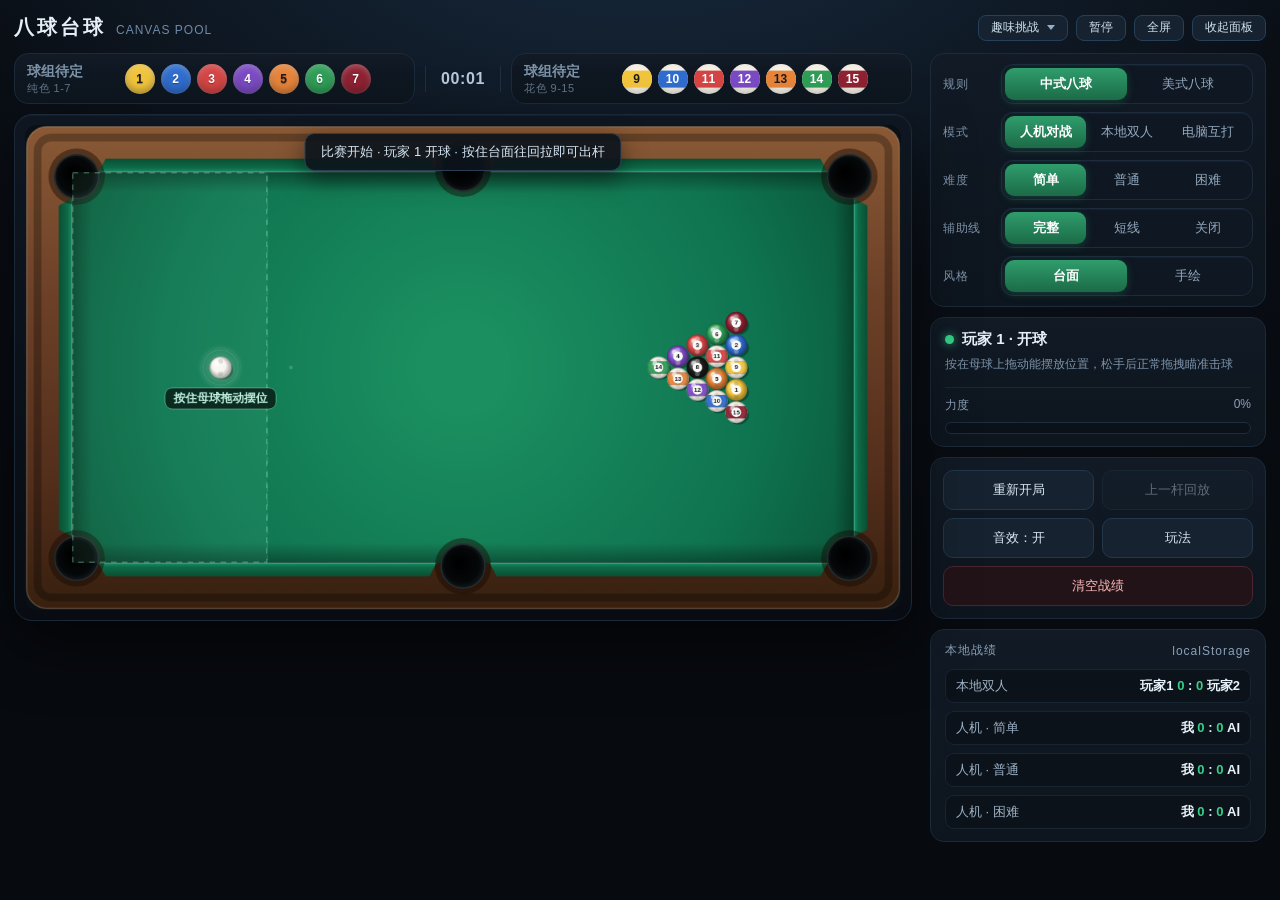
==== index.html @ e9727a04 "feat(pick): 两张选单的「先不打」收进右上角 × - 清台选档、关卡选关底部那条整行「先不打」删掉，改成卡片右上角一枚 ×（26px 圆形，   跟两张结算卡的 × 同一套做法，横屏压到 2" ====
<!DOCTYPE html>
<html lang="zh-CN">
<head>
<meta charset="UTF-8">
<meta name="viewport" content="width=device-width, initial-scale=1.0, maximum-scale=1.0, user-scalable=no, viewport-fit=cover">
<meta name="theme-color" content="#0b1119">
<title>八球台球 · Canvas 台球</title>
<link rel="stylesheet" href="css/base.css">
<link rel="stylesheet" href="css/layout.css">
<link rel="stylesheet" href="css/rack.css">
<link rel="stylesheet" href="css/panel.css">
<link rel="stylesheet" href="css/overlay.css">
<link rel="stylesheet" href="css/responsive.css">
<link rel="stylesheet" href="css/jump.css">
<link rel="stylesheet" href="css/dodge.css">
<link rel="stylesheet" href="css/speed.css">
<link rel="stylesheet" href="css/level.css">
<link rel="stylesheet" href="css/sketch.css">
</head>
<body>
<div class="app">

  <header>
    <div class="brand">
      <h1>八球台球</h1>
      <span class="tag">CANVAS POOL</span>
    </div>
    <!-- 本局计时挪到了台面上方的球组条中间（跟台面同宽，才不会因为右侧面板开合而错位） -->
    <div class="head-actions">
      <!-- 趣味挑战：跳球 / 躲球两个小玩法收进一个下拉，页头只留这一颗按钮 -->
      <div class="chal" id="chal">
        <button type="button" class="panel-mini chal-btn" id="btnChal"
                aria-haspopup="true" aria-expanded="false" aria-controls="chalDrop">
          趣味挑战<span class="chal-caret" aria-hidden="true"></span>
        </button>
        <div class="chal-drop" id="chalDrop" role="menu" hidden>
          <button type="button" role="menuitem" class="chal-item" id="btnJump">跳球挑战<i>跳过挡球 · 三关</i></button>
          <button type="button" role="menuitem" class="chal-item" id="btnDodge">躲球挑战<i>40 秒一局 · 记最佳</i></button>
          <!-- 限时清台走主局同一张台面，入口跟跳球 / 躲球收在同一张单子里 -->
          <button type="button" role="menuitem" class="chal-item speed-item" id="btnSpeed"><span id="speedLabel">限时清台</span><i id="speedBest">4 分钟清 15 颗 · 犯规罚 10 秒</i></button>
          <!-- 关卡挑战：八道摆球题，同样走主局台面，先弹一张选关单子 -->
          <button type="button" role="menuitem" class="chal-item level-item" id="btnLevel"><span id="levelLabel">关卡挑战</span><i id="levelSub2">8 关摆球题 · 已过 0 关</i></button>
        </div>
      </div>
      <!-- 暂停：计时停住、电脑也不出杆。清台 / 关卡里这块位置改行「结束」（红色，两段确认），
           跳球 / 躲球里不给停，按钮会灰掉 -->
      <button type="button" class="panel-mini" id="btnPause" aria-pressed="false" aria-label="暂停这一局">暂停</button>
      <!-- 桌面端：浏览器全屏，可用高度变大后台面也跟着变大（手机横屏另有细带上的全屏按钮） -->
      <button type="button" class="panel-mini" id="btnFullTop">全屏</button>
      <!-- 桌面端：收起/展开右侧面板，把宽度让给台面（手机端不显示） -->
      <button type="button" class="panel-mini" id="btnPanelTop" aria-label="收起或展开右侧面板">收起面板</button>
    </div>
  </header>

  <div class="main">
    <div class="stage">
      <div class="table-col">
        <!-- 台面上方：球组分类与球号，定组后标记归属 -->
        <div class="rack-strip">
          <div class="group-panel" id="panelSolid">
            <div class="gp-head">
              <span class="gp-owner" id="ownerSolid">球组待定</span>
              <span class="gp-tag" id="gpTagSolid">纯色 1-7</span>
            </div>
            <div class="chips" id="chipsSolid"></div>
          </div>
          <!-- 本局计时：夹在两组球号中间，正好落在台面正中心线上（右侧面板开合都不会让它偏） -->
          <div class="rack-clock" id="headClock" aria-label="本局用时">00:00</div>
          <div class="group-panel" id="panelStripe">
            <div class="gp-head">
              <span class="gp-owner" id="ownerStripe">球组待定</span>
              <span class="gp-tag" id="gpTagStripe">花色 9-15</span>
            </div>
            <div class="chips" id="chipsStripe"></div>
          </div>
          <!-- 手机横屏全屏打球时：全屏 + 面板两个小按钮（全屏按钮在支持的浏览器里才出现） -->
          <button type="button" class="panel-toggle full-toggle" id="btnFull" hidden>全屏</button>
          <button type="button" class="panel-toggle" id="btnPanel" aria-label="打开设置面板">面板</button>
        </div>

        <!-- 手机竖屏第一次进来时的轻提示：横屏 / 全屏打得更顺手，点「知道了」之后不再打扰 -->
        <div class="rotate-tip" id="rotateTip" hidden>
          <div class="rt-text">
            <span class="rt-title">横屏 + 全屏，打起来更顺手</span>
            <span class="rt-desc">把手机横过来，台面能铺满屏幕，瞄准和看袋口都清楚</span>
          </div>
          <button type="button" class="rt-btn" id="rotateTipOk">知道了</button>
        </div>

        <div class="canvas-wrap">
          <canvas id="table"></canvas>
          <div id="toast"></div>
          <!-- 限时清台：先选一档（3 / 6 / 10 / 15 颗，1～4 分钟），跟关卡选关单子同一张骨架 -->
          <div class="level-pick" id="speedPick" hidden>
            <div class="level-pick-card">
              <button type="button" class="pick-x" id="speedPickClose" aria-label="不打了，回到台面" title="不打了，回到台面">×</button>
              <div class="level-kicker">限时清台</div>
              <h3>选一档</h3>
              <p class="level-pick-sub" id="speedPickSub">台面摆 15 颗，打进本档那么多颗就结算 · 犯规罚 10 秒</p>
              <div class="speed-tier-grid" id="speedTierGrid"></div>
            </div>
          </div>

          <!-- 暂停遮罩：球停着的时候才出现，盖住台面但留个「继续」 -->
          <div class="pause-cover" id="pauseCover" hidden>
            <div class="pause-card">
              <div class="pause-title">已暂停</div>
              <p class="pause-sub" id="pauseSub">计时停住了 · 按空格或点这里接着打</p>
              <button type="button" class="pause-go" id="pauseCoverGo">继续</button>
            </div>
          </div>

          <!-- 限时清台的结算卡：复用躲球那张卡的做法（HTML 而不是画在 canvas 上） -->
          <div class="speed-result" id="speedResult" hidden>
            <div class="speed-result-card">
              <button type="button" class="speed-x" id="speedQuit" aria-label="退出清台" title="退出清台">×</button>
              <div class="speed-kicker" id="speedKicker">限时清台 · 15 颗 / 4 分钟</div>
              <span class="speed-badge" id="speedBadge" hidden>新纪录</span>
              <div class="speed-score" id="speedScore">清台成功 2:41.0</div>
              <p class="speed-sub" id="speedResultSub">15 颗全清 · 罚时 10 秒</p>
              <!-- 左「再来一次」＝留在这档，右「换一档」＝换长度，退出收进卡片右上角的 ×；
                   谁是主按钮看结果：成功强调「换一档」，失败强调「再来一次」（js/speed.js 的 finish() 里换） -->
              <div class="speed-btns">
                <button type="button" class="btn primary" id="speedAgain">再来一次</button>
                <button type="button" class="btn" id="speedTierBtn">换一档</button>
              </div>
            </div>
          </div>

          <!-- 关卡挑战：选关单子（八个小方块，过了的写最少杆数） -->
          <div class="level-pick" id="levelPick" hidden>
            <div class="level-pick-card">
              <button type="button" class="pick-x" id="levelClose" aria-label="不打了，回到台面" title="不打了，回到台面">×</button>
              <div class="level-kicker">关卡挑战</div>
              <h3>挑一关打</h3>
              <p class="level-pick-sub" id="levelPickSub">8 关摆球题 · 已过 0 关</p>
              <div class="level-grid" id="levelGrid"></div>
            </div>
          </div>

          <!-- 关卡挑战：过关 / 没过的结算卡 -->
          <div class="level-result" id="levelResult" hidden>
            <div class="level-result-card">
              <button type="button" class="level-x" id="levelQuit" aria-label="退出关卡" title="退出关卡">×</button>
              <div class="level-kicker" id="levelKicker">第 1 关 · 直线</div>
              <span class="level-badge" id="levelBadge" hidden>新纪录</span>
              <div class="level-title" id="levelTitle">过关</div>
              <div class="level-score" id="levelScore">1 杆</div>
              <p class="level-sub" id="levelSub">最佳 1 杆 · 已过 1 / 8 关</p>
              <p class="level-end-note" id="levelEndNote" hidden></p>
              <!-- 左「再打一次」＝留在这关，右「下一关 / 换一关」＝往前走；过关时「换一关」降成第二行的小字，退出收进右上角的 × -->
              <div class="level-acts">
                <button type="button" class="btn primary" id="levelAgain">再打一次</button>
                <button type="button" class="btn primary" id="levelNext">下一关</button>
                <button type="button" class="btn" id="levelRePick">换一关</button>
              </div>
            </div>
          </div>
        </div>
      </div>
    </div>

    <aside class="panel">
      <!-- 对局设置：规则 / 模式 / 难度，放在最上面；切换后即时开局 -->
      <div class="card setup-card">
        <!-- 规则：中式八球（默认）/ 美式八球 -->
        <div class="seg-row speed-lock level-lock">
          <span class="seg-label">规则</span>
          <div class="seg" id="ruleSeg">
            <button type="button" class="active" data-rule="cn">中式八球</button>
            <button type="button" data-rule="us">美式八球</button>
          </div>
        </div>
        <div class="seg-row speed-lock level-lock">
          <span class="seg-label">模式</span>
          <div class="seg" id="modeSeg">
            <button type="button" class="active" data-mode="ai">人机对战</button>
            <button type="button" data-mode="pvp">本地双人</button>
            <button type="button" data-mode="auto">电脑互打</button>
          </div>
        </div>
        <!-- 电脑 1（只在电脑互打时出现） -->
        <div class="seg-row speed-lock level-lock" id="level0Row" hidden>
          <span class="seg-label">电脑 1</span>
          <div class="seg" id="levelSeg0">
            <button type="button" data-level0="easy">简单</button>
            <button type="button" class="active" data-level0="normal">普通</button>
            <button type="button" data-level0="hard">困难</button>
          </div>
        </div>
        <!-- 难度：人机对战里指电脑；电脑互打里指电脑 2 -->
        <div class="seg-row speed-lock level-lock" id="levelRow">
          <span class="seg-label" id="levelLabel">难度</span>
          <div class="seg" id="levelSeg">
            <button type="button" class="active" data-level="easy">简单</button>
            <button type="button" data-level="normal">普通</button>
            <button type="button" data-level="hard">困难</button>
          </div>
        </div>
        <!-- 辅助线：完整 / 短线 / 关闭 -->
        <div class="seg-row">
          <span class="seg-label">辅助线</span>
          <div class="seg" id="aimSeg">
            <button type="button" class="active" data-aim="full">完整</button>
            <button type="button" data-aim="short">短线</button>
            <button type="button" data-aim="off">关闭</button>
          </div>
        </div>
        <!-- 风格：台面（原版深色）/ 手绘纸面。只换画法与配色，切换不重开局 -->
        <div class="seg-row">
          <span class="seg-label">风格</span>
          <div class="seg" id="styleSeg">
            <button type="button" class="active" data-style="classic">台面</button>
            <button type="button" data-style="sketch">手绘</button>
          </div>
        </div>
        <!-- 电脑互打：暂停 / 继续观战，由页头和状态条那枚「暂停」统一管，这里不再单独放一颗 -->
      </div>

      <!-- 状态 + 力度：合成一张卡，信息从上到下一条线读完 -->
      <div class="card status-card">
        <div class="status-line">
          <span class="dot" id="turnDot"></span>
          <span id="statusText">玩家 1 击球</span>
          <!-- 只在手机横屏出现（球组条那行宽度太紧，计时改挂在状态条右端）；桌面端这行隐藏，计时在球组条中间 -->
          <span class="bar-clock" id="barClock">00:00</span>
          <!-- 窄屏的暂停：桌面端页头已经有那枚，这里只在 ≤940px 露出来；清台 / 关卡里同样变「结束」 -->
          <button type="button" class="pause-mini" id="btnPauseM" aria-pressed="false" aria-label="暂停这一局">暂停</button>
        </div>
        <div class="sub" id="statusSub">向母球反方向拖动瞄准，松手击球</div>
        <div class="power-block">
          <div class="power-head"><span>力度</span><span id="powerVal">0%</span></div>
          <div class="power-track"><div class="power-fill" id="powerFill"></div></div>
        </div>
      </div>

      <div class="card btn-card">
        <button type="button" class="btn" id="btnRestart">重新开局</button>
        <button type="button" class="btn" id="btnReplay" disabled>上一杆回放</button>
        <button type="button" class="btn" id="btnSound">音效：开</button>
        <button type="button" class="btn" id="btnHelp">玩法</button>
        <!-- 手机 / 窄屏页头收起了「趣味挑战」，四个玩法入口改在这里出现（桌面端整组隐藏，走页头下拉） -->
        <button type="button" class="btn only-narrow" id="btnJump2">跳球挑战</button>
        <button type="button" class="btn only-narrow" id="btnDodge2">躲球挑战</button>
        <button type="button" class="btn only-narrow" id="btnSpeed2">限时清台</button>
        <button type="button" class="btn only-narrow" id="btnLevel2">关卡挑战</button>
        <button type="button" class="btn danger wide" id="btnClear">清空战绩</button>
      </div>

      <div class="card">
        <div class="rec-head"><span>本地战绩</span><span id="recHint">localStorage</span></div>
        <div class="rec-list" id="recordsBody"></div>
      </div>
    </aside>
  </div>

  <!-- 抽屉遮罩：只在手机横屏、面板弹出时显示，点一下收起 -->
  <div class="panel-scrim" id="panelScrim"></div>
</div>

<div class="modal" id="modal">
  <div class="modal-box">
    <h2 id="modalTitle"></h2>
    <p id="modalText"></p>
    <div class="modal-actions" id="modalActions"></div>
  </div>
</div>

<!-- 玩法卡片：点右侧「玩法」按钮才打开，进页面不自动弹 -->
<div class="modal" id="startModal">
  <div class="modal-box start-box">
    <span class="start-kicker" id="startKicker">人机对战 · 难度 简单</span>
    <h2 id="startTitle">玩法提示</h2>
    <p class="start-sub" id="startSub">玩家 1 开球</p>
    <ul class="start-list">
      <li><b>瞄准</b>在台面任意位置按住，往击球的反方向拖，松手出杆</li>
      <li><b>力度</b>拖得越远力度越大，右侧力度条实时显示百分比</li>
      <li><b>开球</b>按住母球可在开球区内拖动摆位，摆好再瞄准</li>
      <li id="eightTip"><b>黑八</b>清完自己的球组后打黑八，进任意一个袋都算赢</li>
      <li id="ruleTip">规则</li>
    </ul>
    <div class="modal-actions">
      <button type="button" class="btn primary" id="btnStart">知道了</button>
    </div>
  </div>
</div>

<!-- 跳球挑战：覆盖式浮层，独用一块画布，关掉不影响对局 -->
<div class="jump" id="jumpMode">
  <div class="jump-box">
    <div class="jump-head">
      <div class="jump-title">跳球挑战<span class="jump-sub" id="jumpSub">第 1 关 · 跳过挡球碰到目标球</span></div>
      <div class="jump-levels" id="jumpLevels">
        <button type="button" data-lv="0" class="active">1</button>
        <button type="button" data-lv="1">2</button>
        <button type="button" data-lv="2">3</button>
      </div>
      <button type="button" class="jump-hint off" id="jumpHint"><i class="hint-dot"></i><span id="jumpHintText">瞄准圈 关</span></button>
      <button type="button" class="jump-close" id="jumpClose">关闭</button>
    </div>
    <div class="jump-stage"><canvas id="jumpCanvas"></canvas></div>
    <div class="jump-foot">
      <div class="jump-msg" id="jumpMsg">按住台面往回拉（跟击球方向相反），松手起跳</div>
      <div class="jump-actions">
        <span class="jump-count" id="jumpCount">本关第 1 杆</span>
        <button type="button" class="btn" id="jumpRetry">重试</button>
        <button type="button" class="btn primary" id="jumpNext" hidden>下一关</button>
      </div>
    </div>
  </div>
</div>

<!-- 躲球挑战：40 秒一局的小玩法，跟跳球挑战共用同一套浮层骨架（样式也跟着手绘皮肤走） -->
<div class="jump dodge" id="dodgeMode">
  <div class="jump-box">
    <div class="jump-head">
      <div class="jump-title">躲球挑战<span class="jump-sub" id="dodgeSub">拖动白球躲开飞来的球 · 撑满 40 秒</span></div>
      <div class="dodge-lives" id="dodgeLives" aria-label="剩余 3 条命">
        <i class="dodge-life"></i><i class="dodge-life"></i><i class="dodge-life"></i>
      </div>
      <div class="dodge-hud">
        <span class="dodge-time" id="dodgeTime">0.0 秒</span>
        <span class="dodge-best" id="dodgeBest">最佳 —</span>
      </div>
      <button type="button" class="jump-close" id="dodgeClose">关闭</button>
    </div>
    <div class="jump-stage">
      <canvas id="dodgeCanvas"></canvas>
      <!-- 结算卡：做成 HTML 而不是画在 canvas 上，字更锐、按钮有正常的按下反馈 -->
      <div class="dodge-result" id="dodgeResult" hidden>
        <div class="dodge-result-card">
          <span class="dodge-result-badge" id="dodgeBadge" hidden>新纪录</span>
          <div class="dodge-result-score" id="dodgeScore">撑到 12.3 秒</div>
          <p class="dodge-result-sub" id="dodgeResultSub">三条命用完了 · 最佳 12.3 秒</p>
          <div class="dodge-result-btns">
            <button type="button" class="btn primary" id="dodgeAgain">再来一局</button>
            <button type="button" class="btn" id="dodgeQuit">关闭</button>
          </div>
        </div>
      </div>
    </div>
    <p class="dodge-tip">竖屏台面偏小，横过来更好躲</p>
    <div class="jump-foot">
      <div class="jump-msg" id="dodgeMsg">倒计时结束就开球 · 按住白球拖动，躲开从右边飞来的球</div>
      <div class="jump-actions">
        <button type="button" class="btn" id="dodgeRetry">重来</button>
      </div>
    </div>
  </div>
</div>

<script src="js/config.js"></script>
<script src="js/util.js"></script>
<script src="js/state.js"></script>
<script src="js/balls.js"></script>
<script src="js/canvas.js"></script>
<script src="js/vendor/rough.js"></script>
<script src="js/sketch.js"></script>
<script src="js/render.js"></script>
<script src="js/physics.js"></script>
<script src="js/aim.js"></script>
<script src="js/input.js"></script>
<script src="js/rules.js"></script>
<script src="js/score.js"></script>
<script src="js/ai.js"></script>
<script src="js/sound.js"></script>
<script src="js/replay.js"></script>
<script src="js/hud.js"></script>
<script src="js/pause.js"></script>
<script src="js/speed.js"></script>
<script src="js/level.js"></script>
<script src="js/loop.js"></script>
<script src="js/main.js"></script>
<script src="js/tablebg.js"></script>
<script src="js/jump.js"></script>
<script src="js/dodge.js"></script>
<script src="js/chal-menu.js"></script>
</body>
</html>
---- css/base.css ----
/* ============================================================
 * 页面基础样式
 * ============================================================ */
*{box-sizing:border-box;-webkit-tap-highlight-color:transparent}
html,body{margin:0;padding:0}
body{
  min-height:100vh;
  padding:14px;
  font-family:-apple-system,BlinkMacSystemFont,"PingFang SC","Hiragino Sans GB","Microsoft YaHei",sans-serif;
  color:#e6eff8;
  background:radial-gradient(1200px 800px at 50% -20%,#1a2f46 0%,#0a0f16 60%,#070a0f 100%);
  -webkit-font-smoothing:antialiased;
}
/* 铺满可视宽度：球桌尽量放大，右侧面板贴到窗口右边 */
.app{width:100%;max-width:none;display:flex;flex-direction:column;gap:12px}

/* ---------- 顶部：标题 + 模式切换 ---------- */
header{display:flex;align-items:center;justify-content:space-between;gap:12px;flex-wrap:wrap}
.brand{display:flex;align-items:baseline;gap:10px}
.brand h1{margin:0;font-size:20px;letter-spacing:3px;font-weight:700}
.brand .tag{font-size:12px;color:#6f8aa6;letter-spacing:1px}

.seg{display:flex;padding:3px;border-radius:12px;background:#0f1722;border:1px solid #1d2b3c;box-shadow:inset 0 1px 0 rgba(255,255,255,.03)}
/* hidden 属性要能压过 .seg 的 display:flex（本地双人时隐藏难度按钮） */
.seg[hidden]{display:none}
.seg button{
  appearance:none;border:0;background:transparent;color:#93a9bf;
  font-size:13px;padding:7px 14px;border-radius:9px;cursor:pointer;
  transition:background .18s,color .18s,transform .1s;white-space:nowrap;
}
.seg button:hover{color:#dceaf7}
.seg button:active{transform:scale(.97)}
.seg button.active{background:linear-gradient(180deg,#2f9d6c,#1b6b47);color:#fff;font-weight:600;box-shadow:0 2px 8px rgba(31,140,95,.35)}
---- css/layout.css ----
/* ---------- 主区域 ---------- */
.main{display:flex;gap:18px;align-items:flex-start}
/* 舞台占满剩余宽度，桌子在其中水平居中 */
.stage{flex:1 1 auto;min-width:0}

/* 桌子列：上方球号条 + 下方画布，整体一起受宽度/高度约束 */
.table-col{width:100%;max-width:100%;margin:0 auto;display:flex;flex-direction:column;gap:10px}

/* 画布容器：固定 1120:620 比例，等比缩放不拉伸 */
.canvas-wrap{
  position:relative;
  width:100%;
  max-width:100%;
  padding:10px;
  border-radius:18px;
  background:linear-gradient(180deg,#0e1621,#080c12);
  border:1px solid #1b2837;
  box-shadow:0 24px 60px rgba(0,0,0,.55),inset 0 1px 0 rgba(255,255,255,.04);
}
/* 宽屏：整体宽度同时受可用宽度和窗口高度约束（1.8065 = 1120/620）。
   dvh 拿到的是真实可视高度，浏览器全屏后它会自动变大，台面跟着长大 */
@media (min-width:941px){
  .table-col{width:min(100%, calc((100vh - 190px) * 1.8065))}
  .table-col{width:min(100%, calc((100dvh - 190px) * 1.8065))}
  /* 桌面端（并排布局）：面板收起时把宽度全给台面 */
  body.panel-off .panel{display:none}
}
/* 关键：width 100% + height auto，画布按自身位图比例缩放，永不拉伸 */
canvas{
  display:block;width:100%;height:auto;
  border-radius:12px;
  touch-action:none;cursor:crosshair;
  background:#0a0f14;
}

/* 页头右侧的小按钮（全屏 / 收起面板）排一行 */
.head-actions{display:flex;gap:8px;flex:0 0 auto}
---- css/rack.css ----
/* ---------- 台面上方：球组分类与球号 ---------- */
.rack-strip{display:flex;gap:10px}
/* 本局计时：夹在两组球号中间，行内垂直居中；两侧各一条淡竖线，说明它是单独一块而不是“第三组球号”
   固定不伸缩（flex:0 0 76px），所以它一直站在球组条的正中，两侧球组对称让位 */
.rack-clock{
  flex:0 0 76px;align-self:stretch;position:relative;
  display:flex;align-items:center;justify-content:center;
  font-size:16px;font-weight:600;letter-spacing:.6px;
  font-variant-numeric:tabular-nums;
  color:#b7c9da;
}
.rack-clock::before,.rack-clock::after{
  content:'';position:absolute;top:50%;transform:translateY(-50%);
  width:1px;height:26px;background:rgba(120,150,180,.16);
}
.rack-clock::before{left:0}
.rack-clock::after{right:0}
/* 观战暂停时停表，数字转橙（跟观战按钮同一个色） */
.rack-clock[data-paused="1"]{color:#f0a85e}
/* 手机横屏专用的小表（挂在底部状态条右端），其它布局一律不显示 */
.bar-clock{display:none;font-variant-numeric:tabular-nums;font-weight:600;letter-spacing:.5px}
.bar-clock[data-paused="1"]{color:#f0a85e}
.group-panel{
  flex:1 1 0;min-width:0;display:flex;align-items:center;gap:10px;
  padding:8px 12px;border-radius:14px;
  background:linear-gradient(180deg,#111a25,#0d151e);
  border:1px solid #1c2a3a;
  transition:border-color .2s,box-shadow .2s,background .2s;
}
.gp-head{flex:0 0 auto;display:flex;flex-direction:column;gap:1px;white-space:nowrap}
.gp-owner{font-size:14px;font-weight:600;color:#7d93a9;line-height:1.3}
.gp-tag{font-size:11px;color:#617687;letter-spacing:.5px;line-height:1.3}
.chips{flex:1 1 auto;display:flex;gap:6px;flex-wrap:wrap;justify-content:center}
/* 小球：纯色球为实心，花色球为白底 + 中间色带（与台面渲染一致） */
.chip{
  position:relative;flex:0 0 auto;
  width:30px;height:30px;border-radius:50%;
  display:flex;align-items:center;justify-content:center;overflow:hidden;
  font-weight:800;font-size:12px;line-height:1;
  font-variant-numeric:tabular-nums;color:var(--tc,#fff);
  transition:opacity .25s,filter .25s;
}
.chip.solid{
  background:var(--c,#888);
  text-shadow:0 1px 1px rgba(0,0,0,.35);
  box-shadow:inset 0 -3px 7px rgba(0,0,0,.3),inset 0 2px 6px rgba(255,255,255,.32);
}
.chip.stripe{
  background:#f6f2e7;
  box-shadow:inset 0 -3px 7px rgba(0,0,0,.16);
}
.chip.stripe::before{
  content:'';position:absolute;left:0;right:0;top:50%;height:56%;
  transform:translateY(-50%);background:var(--c,#888);
}
.chip span{position:relative;z-index:1}
/* 已进袋的球：淡出 */
.chip.out{opacity:.22;filter:grayscale(.85)}

/* 定组后按归属着色：玩家 1 绿、玩家 2 蓝 */
.group-panel.owner-0{border-color:rgba(55,208,139,.45)}
.group-panel.owner-0 .gp-owner{color:#37d08b}
.group-panel.owner-1{border-color:rgba(88,166,255,.45)}
.group-panel.owner-1 .gp-owner{color:#58a6ff}

/* 当前击球方：外圈加粗 + 发光，一眼看出轮到谁（用 box-shadow 画粗边，不挤动布局） */
.group-panel.current{
  background:linear-gradient(180deg,#1b2a38,#121c26);
  border-color:#3f5f7d;
  box-shadow:0 0 0 2px rgba(120,160,200,.45),0 0 20px rgba(88,166,255,.22);
}
.group-panel.current .gp-owner{color:#dbe9f7}
/* 归属已知时，粗边和光晕用归属色：绿=玩家 1、蓝=玩家 2 */
.group-panel.current.owner-0{
  border-color:#37d08b;
  box-shadow:0 0 0 2px rgba(55,208,139,.55),0 0 22px rgba(55,208,139,.35);
}
.group-panel.current.owner-0 .gp-owner{color:#5ce3a6}
.group-panel.current.owner-1{
  border-color:#58a6ff;
  box-shadow:0 0 0 2px rgba(88,166,255,.55),0 0 22px rgba(88,166,255,.35);
}
.group-panel.current.owner-1 .gp-owner{color:#8ac6ff}
/* 轮到谁，就在名字前面点一颗同色小圆点 */
.group-panel.current .gp-owner::before{
  content:'';display:inline-block;width:7px;height:7px;border-radius:50%;
  background:currentColor;margin-right:6px;vertical-align:1px;
  box-shadow:0 0 8px currentColor;
}
---- css/panel.css ----
/* ---------- 右侧面板 ---------- */
.panel{width:302px;flex:0 0 302px;display:flex;flex-direction:column;gap:10px}
/* 大屏时右侧面板略宽一些，跟放大的球桌比例更协调 */
@media (min-width:1200px){
  .panel{width:336px;flex:0 0 336px}
}
.card{background:linear-gradient(180deg,#111a25,#0d151e);border:1px solid #1c2a3a;border-radius:14px;padding:12px 14px}

.status-card{display:flex;flex-direction:column;gap:6px}
/* 力度条并进状态卡：一条细分隔线，比单独一张卡省一层面板 */
.power-block{margin-top:8px;padding-top:9px;border-top:1px solid #1a2735}
.status-line{display:flex;align-items:center;gap:8px;font-size:15px;font-weight:600}
.dot{width:9px;height:9px;border-radius:50%;background:#37d08b;box-shadow:0 0 10px rgba(55,208,139,.8);flex:0 0 auto}
.dot.ai{background:#f2a63d;box-shadow:0 0 10px rgba(242,166,61,.8)}
.dot.warn{background:#ef5d5d;box-shadow:0 0 10px rgba(239,93,93,.8)}
.sub{font-size:12px;color:#7e94ab;line-height:1.5}
/* 犯规提示：状态卡里用暖色标出“谁犯规、犯了什么规” */
.sub.warn{color:#f0a85e}

/* 力度条 */
.power-head{display:flex;justify-content:space-between;font-size:12px;color:#8ba1b8;margin-bottom:8px}
.power-track{height:12px;border-radius:8px;background:#0a1119;border:1px solid #1e2c3d;overflow:hidden}
.power-fill{height:100%;width:0%;border-radius:8px;background:linear-gradient(90deg,#2bb673,#e8c33a 55%,#ef5d5d);transition:width .06s linear}

/* 按钮组：flex-wrap 保证小屏自动换行 */
.btn-card{display:flex;flex-wrap:wrap;gap:8px;padding:12px}
/* 对局设置卡：规则 / 模式 / 难度 / 辅助线，左侧小标题定宽，右侧分段按钮铺满 */
.setup-card{display:flex;flex-direction:column;gap:8px;padding:10px 12px}
.seg-row{display:flex;align-items:center;gap:8px}
.seg-row[hidden]{display:none}
/* 标题列给固定宽度：几行按钮的左边缘才能对齐，不会因为“辅助线/电脑 1”字数不同而参差 */
.seg-label{flex:0 0 50px;font-size:12px;color:#7d93a9;letter-spacing:.5px}
.seg-row .seg{flex:1 1 auto;min-width:0}
.seg-row .seg button{flex:1 1 0;text-align:center;padding:7px 8px}
/* 电脑互打：整行宽的暂停按钮，占满设置卡 */
.auto-btn{flex:1 1 100%;min-width:0;padding:8px}
.auto-btn[hidden]{display:none}
.btn{
  flex:1 1 46%;min-width:112px;appearance:none;cursor:pointer;
  font-size:13px;padding:10px 8px;border-radius:10px;
  color:#d7e6f4;background:#16222f;border:1px solid #24374a;
  transition:background .16s,border-color .16s,transform .1s,opacity .16s;
}
.btn:hover{background:#1d2c3c;border-color:#31506b}
.btn:active{transform:scale(.98)}
.btn:disabled{opacity:.4;cursor:not-allowed;transform:none}
.btn.danger{color:#ffb9b9;border-color:#4a2630;background:#221318}
.btn.danger:hover{background:#2c181f;border-color:#6d3441}
/* 独占整行的按钮（危险操作单独一排，和上面的普通按钮分开） */
.btn.wide{flex:1 1 100%}
.btn.primary{color:#ffffff;background:linear-gradient(180deg,#2f9d6c,#1b6b47);border-color:#2f9d6c}
.btn.primary:hover{background:linear-gradient(180deg,#37b27b,#217a52);border-color:#37b27b}

/* 抽屉唤出按钮：只在手机横屏的全屏台面布局里出现（桌面、竖屏都隐藏） */
.panel-toggle{
  display:none;flex:0 0 auto;align-items:center;justify-content:center;
  height:26px;padding:0 12px;border-radius:9px;cursor:pointer;
  border:1px solid #24374a;background:#16222f;color:#cfe2f3;
  font-size:12px;white-space:nowrap;
  transition:background .16s,border-color .16s;
}
.panel-toggle:hover{background:#1d2c3c;border-color:#31506b}
.panel-toggle:active{transform:scale(.97)}
/* 全屏按钮：浏览器不支持 Element.requestFullscreen 时由 JS 打上 hidden，这里要压过上面的 display:flex */
.panel-toggle[hidden]{display:none}
/* 抽屉遮罩：默认不存在，横屏面板展开时才覆盖台面 */
.panel-scrim{display:none}

/* 战绩 */
.rec-head{font-size:12px;color:#8ba1b8;letter-spacing:1px;margin-bottom:10px;display:flex;justify-content:space-between;align-items:center}
.rec-list{display:flex;flex-direction:column;gap:8px;font-size:13px}
.rec-row{display:flex;justify-content:space-between;gap:8px;padding:7px 10px;border-radius:9px;background:#0b1219;border:1px solid #18242f}
.rec-row .k{color:#9db1c6}
.rec-row .v{color:#e8f2fb;font-variant-numeric:tabular-nums;font-weight:600}
.rec-row .v em{font-style:normal;color:#37d08b}

/* ---------- 桌面端：面板收起开关 ---------- */
/* 页头右上角的小按钮：收起后面板整块让位给台面 */
.panel-mini{
  flex:0 0 auto;display:inline-flex;align-items:center;height:26px;padding:0 12px;
  border-radius:8px;border:1px solid #26405a;background:#16222f;color:#cfe0ee;
  font-size:12px;cursor:pointer;transition:background .15s,border-color .15s;
}
.panel-mini:hover{background:#1d2c3c;border-color:#31506b}
.panel-mini:active{transform:scale(.97)}

/* ---------- 趣味挑战：页头下拉 ---------- */
/* 跳球 / 躲球两个小玩法收成一颗按钮，点开往下弹一小张单子。
   定位挂在自己的按钮上（right 对齐），所以页头换行、面板收起都不会跟着跑 */
.chal{position:relative;flex:0 0 auto}
.chal-btn{gap:6px}
.chal-caret{
  width:0;height:0;margin-left:2px;
  border-left:4px solid transparent;border-right:4px solid transparent;
  border-top:5px solid #8fb0c9;
  transition:transform .18s;
}
.chal.open .chal-btn{background:#1f3145;border-color:#3a5c7b}
.chal.open .chal-caret{transform:rotate(180deg)}

.chal-drop{
  position:absolute;top:calc(100% + 6px);right:0;z-index:60;
  min-width:178px;padding:4px;
  border-radius:10px;border:1px solid #26405a;
  background:#0e1822;
  box-shadow:0 16px 36px rgba(0,0,0,.55),inset 0 1px 0 rgba(255,255,255,.04);
}
.chal-drop[hidden]{display:none}
/* 6px 的缝里铺一层透明接引区：鼠标从按钮往下挪到单子上，不会中途被判成“离开了” */
.chal-drop::before{
  content:"";position:absolute;left:-8px;right:-8px;top:-6px;height:6px;
}
.chal-item{
  appearance:none;display:flex;flex-direction:column;align-items:flex-start;gap:1px;
  width:100%;padding:7px 10px 8px;
  border:0;border-radius:7px;background:transparent;color:#dbe9f7;
  font-family:inherit;font-size:12.5px;line-height:1.35;text-align:left;cursor:pointer;
}
.chal-item i{font-style:normal;font-size:11px;color:#7d93a9}
.chal-item:hover,.chal-item:focus-visible{background:#1a2836;outline:none}
.chal-item:hover i{color:#9db6cc}
---- css/overlay.css ----
/* 画布上的浮层提示（犯规、回放等） */
#toast{
  position:absolute;left:50%;top:18px;transform:translate(-50%,-8px);
  padding:8px 16px;border-radius:10px;font-size:13px;
  background:rgba(12,20,28,.92);border:1px solid #2a3f55;color:#d8e8f7;
  opacity:0;pointer-events:none;transition:opacity .25s,transform .25s;
  /* 长文案换行显示完整，不再截断省略；宽度兜在台面以内 */
  white-space:normal;text-align:center;line-height:1.5;
  box-shadow:0 8px 24px rgba(0,0,0,.5);max-width:min(92%,620px);
  z-index:7;              /* 暂停遮罩之上：暂停那条提示要看得见 */
}
#toast.show{opacity:1;transform:translate(-50%,0);pointer-events:auto;cursor:pointer}

/* ---------- 弹窗 ---------- */
.modal{
  position:fixed;inset:0;z-index:99;display:none;align-items:center;justify-content:center;
  padding:20px;background:rgba(4,7,11,.72);backdrop-filter:blur(4px);
}
.modal.show{display:flex}
.modal-box{
  width:min(420px,100%);border-radius:18px;padding:22px;
  background:linear-gradient(180deg,#152130,#0d151e);
  border:1px solid #27384b;box-shadow:0 30px 80px rgba(0,0,0,.65);
  animation:pop .22s ease-out;
}
@keyframes pop{from{transform:translateY(10px) scale(.97);opacity:0}to{transform:none;opacity:1}}
.modal-box h2{margin:0 0 8px;font-size:19px}
.modal-box p{margin:0 0 18px;font-size:13px;line-height:1.7;color:#93a9bf}
.modal-actions{display:flex;gap:10px;flex-wrap:wrap}
.modal-actions .btn{flex:1 1 40%;min-width:110px}
/* 只有一颗按钮时别拉满整条（像页脚横幅），收在弹窗一半宽、居中 */
.modal-actions > .btn:only-child{flex:0 0 auto;width:50%;margin:0 auto}

/* ---------- 开局提示卡 ---------- */
.start-box{width:min(460px,100%)}
.start-kicker{
  display:inline-block;margin-bottom:10px;padding:3px 10px;border-radius:999px;
  font-size:12px;letter-spacing:.5px;color:#79d8a4;
  background:rgba(56,155,106,.16);border:1px solid rgba(79,182,126,.35);
}
.start-sub{margin:0 0 14px;font-size:13px;color:#8fa6bc}
.start-list{
  margin:0 0 18px;padding:14px 16px;border-radius:12px;list-style:none;
  background:rgba(10,17,25,.72);border:1px solid #22344a;
}
.start-list li{
  position:relative;padding-left:14px;margin-bottom:9px;
  font-size:12.5px;line-height:1.65;color:#a8bdd0;
}
.start-list li:last-child{margin-bottom:0}
.start-list li::before{
  content:'';position:absolute;left:0;top:8px;width:5px;height:5px;border-radius:50%;
  background:#4fa87a;
}
.start-list b{
  display:inline-block;margin-right:8px;padding:1px 6px;border-radius:6px;
  font-size:11.5px;font-weight:600;color:#cfe6f5;background:rgba(72,110,150,.28);
}

/* ---------- 暂停 ---------- */
/* 页头那枚（桌面）用的是 .panel-mini，这里补「按下去了」和「不能按」两种样子 */
.panel-mini.on{background:#22405a;border-color:#3f6b90;color:#eaf4ff}
/* 清台 / 关卡进行中：这枚按钮改行「结束」，红底；点一下上膛变深红，再点才真退 */
.panel-mini.end{background:#3a1b1e;border-color:#7d3a3e;color:#ffd6d4}
.panel-mini.end:hover{background:#472226;border-color:#96474b;color:#fff0ef}
.panel-mini.end.armed{background:#a8322f;border-color:#c4554f;color:#fff;
  box-shadow:0 0 0 2px rgba(190,64,58,.22)}
.panel-mini.end.armed:hover{background:#b93a36;border-color:#d2605a}
.panel-mini:disabled{opacity:.4;cursor:default}
.panel-mini:disabled:hover{background:#16222f;border-color:#26405a}
.panel-mini.end:disabled:hover{background:#3a1b1e;border-color:#7d3a3e}

/* 状态条右端那枚：桌面端页头已经有，这个只在窄屏（页头按钮被藏起来）露出来 */
.pause-mini{
  flex:0 0 auto;display:none;align-items:center;justify-content:center;
  height:24px;padding:0 10px;margin-left:auto;
  border-radius:7px;border:1px solid #26405a;background:#16222f;color:#cfe0ee;
  font-family:inherit;font-size:11.5px;letter-spacing:.2px;cursor:pointer;
  transition:background .15s,border-color .15s,color .15s;
}
.pause-mini:hover{background:#1d2c3c;border-color:#31506b}
.pause-mini.on{background:#22405a;border-color:#3f6b90;color:#eaf4ff}
.pause-mini.end{background:#3a1b1e;border-color:#7d3a3e;color:#ffd6d4}
.pause-mini.end:hover{background:#472226;border-color:#96474b;color:#fff0ef}
.pause-mini.end.armed{background:#a8322f;border-color:#c4554f;color:#fff;
  box-shadow:0 0 0 2px rgba(190,64,58,.22)}
.pause-mini:disabled{opacity:.4;cursor:default}
.pause-mini:disabled:hover{background:#16222f;border-color:#26405a}
.pause-mini.end:disabled:hover{background:#3a1b1e;border-color:#7d3a3e}
@media (max-width:940px){ .pause-mini{display:inline-flex} }

.pause-cover{
  position:absolute;inset:0;z-index:6;
  display:flex;align-items:center;justify-content:center;
  padding:16px;background:rgba(4,8,13,.55);
  animation:pause-in .16s ease-out both;
}
.pause-cover[hidden]{display:none}
.pause-card{
  max-width:min(300px,86%);
  padding:18px 22px 16px;border-radius:14px;text-align:center;
  background:rgba(17,26,37,.94);border:1px solid #27435c;
  box-shadow:0 18px 44px rgba(0,0,0,.5);
}
.pause-title{font-size:19px;font-weight:700;letter-spacing:2px;color:#eaf4ff}
.pause-sub{margin:7px 0 14px;font-size:12.5px;line-height:1.6;color:#93a9bf}
.pause-go{
  appearance:none;min-width:96px;padding:8px 16px;border-radius:9px;cursor:pointer;
  font-family:inherit;font-size:13px;font-weight:600;color:#fff;
  background:linear-gradient(180deg,#2f9d6c,#1b6b47);border:1px solid #2f9d6c;
}
.pause-go:hover{background:linear-gradient(180deg,#37b27b,#217a52);border-color:#37b27b}
.pause-go:active{transform:translateY(1px)}
@keyframes pause-in{from{opacity:0}to{opacity:1}}
---- css/responsive.css ----
/* ---------- 响应式 ---------- */
@media (max-width:940px){
  body{padding:10px}
  .main{flex-direction:column}
  .panel{width:100%;flex:1 1 auto}
  /* 窄屏面板在台面下方，没有「收起」这回事：页头按钮与开关都藏起来 */
  .panel-mini,.chal{display:none}

  .canvas-wrap{padding:6px}
  .btn-card{flex-wrap:wrap}
  .btn{flex:1 1 45%}
  /* 页头「趣味挑战」在窄屏被藏起来了，清台的入口改从面板这颗按钮进
     （用 flex 顶掉 hidden 之后一定要补居中，否则文字会贴左边） */
  .btn.only-narrow{display:flex;align-items:center;justify-content:center}
  .chip{width:24px;height:24px;font-size:11px}
  .chips{gap:5px}
}
@media (max-width:560px){
  .brand h1{font-size:17px}
  .seg button{padding:6px 11px;font-size:12px}
  .btn{flex:1 1 100%;min-width:0}
  .status-line{font-size:14px}
  .rec-list{font-size:12px}
  /* 球号条：窄屏改成上下两段，小球缩小，一行放下 7 颗 */
  .rack-strip{gap:6px}
  /* 计时跟着收一档，别把两颗球号挤到换行 */
  .rack-clock{flex:0 0 56px;font-size:15px}
  .rack-clock::before,.rack-clock::after{height:20px}
  .group-panel{flex-direction:column;align-items:flex-start;gap:6px;padding:7px 9px;border-radius:11px}
  .gp-head{flex-direction:row;align-items:baseline;gap:6px}
  .gp-owner{font-size:12px}
  .gp-tag{font-size:10px}
  .chip{width:18px;height:18px;font-size:9px}
  .chips{gap:3px;justify-content:flex-start}
}

/* 手机竖屏再窄一档（≤560px）：计时压到最小、球号缩小一点，保住“7 颗球号一行不裁” */
@media (max-width:560px){
  .rack-clock{flex:0 0 46px;font-size:13px;letter-spacing:0}
  .rack-clock::before,.rack-clock::after{height:18px}
  .group-panel{padding:6px 8px;gap:5px}
  .chip{width:17px;height:17px;font-size:8px}
  .chips{gap:2px}
}

/* ============================================================
   手机横屏：全屏台面（只留必要信息），面板收进右侧抽屉
   —— 竖屏保持上面那套「台面在上、面板在下」的布局不变
   ============================================================ */
@media (orientation:landscape) and (max-height:560px) and (max-width:1000px){
  html,body{height:100%;overflow:hidden}
  body{padding:0;background:#05080d}
  .app{height:100dvh;padding:0 6px;gap:0}

  /* 页头收起来，把纵向空间全留给台面 */
  header{display:none}
  /* 横屏已经有右上角的「面板」抽屉按钮，页头这个桌面开关就不需要了 */
  .panel-mini{display:none}

  .main{flex:1 1 auto;min-height:0;display:flex;flex-direction:column;
    gap:4px;padding:4px 0 36px}

  /* 台面：宽度由可用高度反推（1120/620 ≈ 1.8065），等比不变形；
     多出来的两侧留黑，手指也不容易挡住球 */
  .stage{flex:1 1 auto;min-height:0;display:flex}
  .table-col{width:min(100%,calc((100dvh - 76px) * 1.8065));height:100%;gap:4px;margin:0 auto}

  /* 顶部细带：球号条压扁成一行，右端「全屏」「面板」两个小按钮
     宽度不够时最先让位的是“纯色/花色”小字（颜色本身已经分得清），球号一颗都不许裁 */
  .rack-strip{flex:0 0 auto;gap:5px;align-items:center}
  .group-panel{flex-direction:row;align-items:center;gap:6px;
    padding:3px 7px;border-radius:9px;overflow:hidden}
  .gp-head{flex:0 0 auto;flex-direction:row;align-items:baseline;gap:4px;min-width:0}
  .gp-owner{font-size:10px;line-height:1.2;white-space:nowrap}
  .gp-tag{display:none}
  .chips{gap:2px;flex-wrap:nowrap;justify-content:flex-start;overflow:hidden;min-width:0}
  .chip{flex:0 0 auto;width:13px;height:13px;font-size:7px}
  .panel-toggle{display:flex;padding:0 8px;font-size:11px;height:24px}

  /* 画布容器：宽度铺满 table-col，高度随之等比缩放 */
  .canvas-wrap{width:100%;padding:4px;border-radius:12px}

  /* 底部状态条：一行读完「轮到谁 + 力度」，固定不占台面高度 */
  .status-card{
    position:fixed;left:0;right:0;bottom:0;z-index:39;
    flex-direction:row;align-items:center;gap:10px;
    padding:5px 10px calc(5px + env(safe-area-inset-bottom,0px));
    border-radius:0;border-left:0;border-right:0;border-bottom:0;
    background:rgba(9,14,20,.97);
    box-shadow:0 -8px 22px rgba(0,0,0,.45);
    transition:opacity .16s;
  }
  .status-card .sub{display:none}
  .status-card .status-line{flex:0 1 auto;min-width:0;font-size:13px;gap:6px}
  .status-card .status-line #statusText{white-space:nowrap;overflow:hidden;text-overflow:ellipsis}
  .status-card .power-block{flex:1 1 auto;min-width:0;margin:0;padding:0;border-top:0;
    display:flex;align-items:center;gap:8px}
  .status-card .power-head{margin:0;flex:0 0 auto;gap:6px;font-size:11px}
  .status-card .power-track{flex:1 1 auto;height:9px}

  /* 面板：右侧抽屉，点「面板」滑出，点遮罩或选完即收起 */
  .panel{
    position:fixed;top:0;right:calc(-1 * min(340px,88vw));z-index:41;
    width:min(340px,88vw);height:100dvh;max-height:100dvh;
    overflow-y:auto;overscroll-behavior:contain;
    padding:10px max(10px,env(safe-area-inset-right,0px)) 58px 10px;
    background:#0a1119;border-left:1px solid #1b2837;border-radius:0;
    transition:right .22s ease;
  }
  body.panel-open .panel{right:0}
  body.panel-open .panel-scrim{
    display:block;position:fixed;inset:0;z-index:40;background:rgba(3,7,12,.66);
  }
  /* 抽屉展开时先藏起底部状态条，免得挡住战绩 */
  body.panel-open .status-card{opacity:0;pointer-events:none}

  /* 抽屉里一行一个按钮更好点 */
  .btn{flex:1 1 100%}

  /* 顶部细带宽度太紧（球号一颗都不许裁），横屏把计时放回底部状态条右端；
     布局细节用 display 切换，桌面上这两条互斥，不会同时出现两个表 */
  .rack-clock{display:none}
  .bar-clock{display:inline;font-size:11px;color:#a8bccd;margin-left:2px}
}

/* ============================================================
   手机竖屏轻提示：提醒横屏 + 全屏更好打
   —— 只做一条不遮台面的小条，点「知道了」后写进 localStorage 不再出现
   ============================================================ */
.rotate-tip{display:none}
@media (orientation:portrait) and (max-width:1000px){
  .rotate-tip:not([hidden]){
    display:flex;align-items:center;gap:10px;
    margin:0 2px 6px;padding:8px 10px;border-radius:10px;
    border:1px solid #2a4257;background:linear-gradient(180deg,#16222f,#111a25);
    box-shadow:0 6px 18px rgba(0,0,0,.35);
  }
  .rotate-tip .rt-text{flex:1 1 auto;min-width:0;display:flex;flex-direction:column;gap:2px}
  .rotate-tip .rt-title{font-size:13px;font-weight:600;color:#e8f2fa}
  .rotate-tip .rt-desc{font-size:11px;line-height:1.35;color:#93a8bb}
  .rotate-tip .rt-btn{
    flex:0 0 auto;padding:6px 12px;border-radius:8px;cursor:pointer;
    border:1px solid #31506b;background:#1d2c3c;color:#d7e6f2;font-size:12px;
  }
  .rotate-tip .rt-btn:hover{background:#24384c}
}
---- css/jump.css ----
/* ============================================================
 * 跳球挑战浮层
 * 独立覆盖在整页之上；关掉就回到对局，主界面布局不受影响
 * ============================================================ */
.jump{
  position:fixed;inset:0;z-index:120;display:none;
  align-items:center;justify-content:center;padding:16px;
  background:rgba(4,7,11,.86);backdrop-filter:blur(6px);
}
.jump.show{display:flex}

.jump-box{
  display:flex;flex-direction:column;gap:10px;
  width:min(1180px,100%,calc((100dvh - 146px) * 1.8065));
  max-height:calc(100dvh - 32px);
  padding:14px;border-radius:18px;
  background:linear-gradient(180deg,#101a26,#0a1017);
  border:1px solid #22344a;
  box-shadow:0 30px 80px rgba(0,0,0,.6);
}

.jump-head{display:flex;align-items:center;gap:12px;flex-wrap:wrap}
.jump-title{flex:1 1 auto;min-width:160px;font-size:16px;font-weight:700;letter-spacing:.5px}
.jump-title .jump-sub{display:inline-block;margin-left:10px;font-size:12px;font-weight:400;color:#7d93a9;letter-spacing:0}
.jump-levels{
  flex:0 0 auto;display:flex;gap:4px;padding:3px;border-radius:10px;
  background:#0d1621;border:1px solid #1d2b3c;
}
.jump-levels button{
  appearance:none;border:0;background:transparent;color:#93a9bf;cursor:pointer;
  width:32px;height:26px;border-radius:8px;font-size:12.5px;font-family:inherit;
  transition:background .16s,color .16s;
}
.jump-levels button:hover{color:#dceaf7}
.jump-levels button.active{
  background:linear-gradient(180deg,#2f9d6c,#1b6b47);color:#fff;font-weight:600;
  box-shadow:0 2px 8px rgba(31,140,95,.35);
}
.jump-close{
  flex:0 0 auto;appearance:none;cursor:pointer;font-family:inherit;
  height:26px;padding:0 12px;border-radius:8px;font-size:12px;
  border:1px solid #26405a;background:#16222f;color:#cfe0ee;
  transition:background .15s,border-color .15s;
}
.jump-close:hover{background:#1d2c3c;border-color:#31506b}

/* 瞄准圈开关：只关掉蓝色假想圈，袋口那条金线一直留着 */
.jump-hint{
  flex:0 0 auto;appearance:none;cursor:pointer;font-family:inherit;
  display:inline-flex;align-items:center;gap:7px;
  height:26px;padding:0 11px;border-radius:8px;font-size:12px;
  border:1px solid #26405a;background:#16222f;color:#cfe0ee;
  transition:background .15s,border-color .15s,color .15s;
}
.jump-hint:hover{background:#1d2c3c;border-color:#31506b}
.jump-hint .hint-dot{
  width:6px;height:6px;border-radius:50%;background:#63c9ff;
  box-shadow:0 0 7px rgba(99,201,255,.75);transition:background .15s,box-shadow .15s;
}
.jump-hint.off{color:#8fa2b5}
.jump-hint.off .hint-dot{background:#4a5b6e;box-shadow:none}

.jump-stage{
  position:relative;display:flex;align-items:center;justify-content:center;
  flex:0 0 auto;
  border-radius:14px;overflow:hidden;
  background:#0a0f14;border:1px solid #1b2837;
  box-shadow:inset 0 1px 0 rgba(255,255,255,.04);
}
/* 画布始终按位图比例缩放：宽度定死、高度跟着算，舞台高度也由它撑开，
   所以只要浮层宽度是对的，就不可能被拉扁 */
.jump-stage canvas{
  display:block;align-self:center;
  width:100%;height:auto;
  touch-action:none;cursor:crosshair;
}

.jump-foot{display:flex;align-items:center;gap:12px;flex-wrap:wrap}
.jump-msg{
  flex:1 1 240px;min-width:0;font-size:12.5px;line-height:1.6;color:#9db3c7;
  transition:color .18s;
}
.jump-msg.ok{color:#6fe0a8}
.jump-msg.bad{color:#ff9d9d}
.jump-actions{display:flex;align-items:center;gap:8px;flex:0 0 auto}
.jump-count{font-size:12px;color:#7d93a9;font-variant-numeric:tabular-nums}
.jump-foot .btn{flex:0 0 auto;min-width:92px}
.jump-foot .btn[hidden]{display:none}

/* ---------- 窄屏 / 手机 ---------- */
@media (max-width:940px){
  .jump{padding:8px}
  .jump-box{width:100%;max-height:calc(100dvh - 16px);padding:10px;border-radius:14px;gap:8px}
  .jump-title{font-size:14px}
  .jump-title .jump-sub{display:block;margin:3px 0 0}
  .jump-msg{flex:1 1 100%;font-size:12px}
  .jump-actions{flex:1 1 100%;justify-content:flex-end}
}

/* 手机横屏：高度只有 300～400px，页头必须压成一行，台面才留得下高度 */
@media (max-height:560px) and (orientation:landscape){
  .jump{padding:6px}
  .jump-box{
    width:100%;max-height:calc(100dvh - 12px);
    padding:8px;border-radius:12px;gap:6px;
  }
  .jump-head{gap:8px;flex-wrap:nowrap}
  .jump-title{min-width:0;font-size:13px;white-space:nowrap;overflow:hidden;text-overflow:ellipsis}
  .jump-title .jump-sub{display:inline;margin:0 0 0 8px;font-size:11.5px}
  .jump-levels{padding:2px}
  .jump-levels button{width:26px;height:22px;font-size:11.5px}
  .jump-hint,.jump-close{height:22px;padding:0 9px;font-size:11.5px}
  .jump-hint .hint-dot{width:5px;height:5px}
  .jump-foot{gap:8px;flex-wrap:nowrap}
  .jump-msg{flex:1 1 auto;font-size:11.5px;line-height:1.4;
    white-space:nowrap;overflow:hidden;text-overflow:ellipsis}
  .jump-actions{flex:0 0 auto}
  .jump-count{font-size:11.5px}
  .jump-foot .btn{min-width:72px;padding:4px 12px;font-size:12px;line-height:1.25}
}
---- css/dodge.css ----
/* ============================================================
 * 躲球挑战浮层
 * ------------------------------------------------------------
 * 骨架直接复用 jump.css（.jump / .jump-box / .jump-head / .jump-stage /
 * .jump-foot / .jump-msg / .jump-close），这样手绘皮肤（sketch.css）里那套
 * 纸面规则也自动生效，不用为第二个小玩法再抄一遍。
 * 这里只补躲球挑战自己的：命数点、计时、最佳成绩。
 * ============================================================ */

.dodge-lives{
  flex:0 0 auto;display:inline-flex;align-items:center;gap:5px;
  height:26px;padding:0 10px;border-radius:8px;
  background:#0d1621;border:1px solid #1d2b3c;
}
.dodge-life{
  display:inline-block;width:8px;height:8px;border-radius:50%;
  background:#57d79b;box-shadow:0 0 7px rgba(87,215,155,.55);
  transition:background .15s,box-shadow .15s,opacity .15s;
}
.dodge-life.off{
  background:#2b3846;box-shadow:none;opacity:.55;
}

.dodge-hud{
  flex:0 0 auto;display:inline-flex;align-items:baseline;gap:10px;
  font-variant-numeric:tabular-nums;
}
.dodge-time{font-size:13px;font-weight:600;color:#dceaf7;letter-spacing:.3px}
.dodge-best{font-size:12px;color:#7d93a9}

/* 手机横屏：高度紧张，命数点和最佳成绩压小一号，别再挤掉台面 */
@media (max-height:560px) and (orientation:landscape){
  .dodge-lives{height:22px;padding:0 8px;gap:4px}
  .dodge-life{width:7px;height:7px}
  .dodge-hud{gap:8px}
  .dodge-time{font-size:12px}
  .dodge-best{font-size:11px}
  /* 这一行副标题在最窄的横屏里会把「关闭」挤到边上；
     目标（撑住 40 秒）底部提示每局都会说，页头这里让位 */
  .dodge .jump-title .jump-sub{display:none}
}

/* 手机竖屏：台面被宽度卡住，只有 335px 宽、球比手指还小。
   这里不弹提示、不拦着你玩，只在下面写一句“横过来更好躲” */
.dodge-tip{
  display:none;margin:-2px 0 0;text-align:center;
  font-size:11.5px;line-height:1.5;color:#7d93a9;letter-spacing:.2px;
}
@media (orientation:portrait) and (max-width:620px){
  .dodge-tip{display:block}
}

/* ---------- 手绘纸面 ---------- */
body.theme-sketch .dodge-lives{
  background:#fffdf5;border:1px solid rgba(43,43,40,.5);
  box-shadow:2px 2px 0 rgba(43,43,40,.12);
}
body.theme-sketch .dodge-life{
  background:#2f7649;box-shadow:none;
}
body.theme-sketch .dodge-life.off{
  background:transparent;border:1px solid rgba(43,43,40,.35);opacity:1;
}
body.theme-sketch .dodge-time{color:#22221e}
body.theme-sketch .dodge-best{color:#7a7365}
body.theme-sketch .dodge-tip{color:#7a7365}

/* ---------- 结算卡（HTML，压在台面上） ---------- */
.dodge-result{
  position:absolute;inset:0;z-index:3;
  display:flex;align-items:center;justify-content:center;
  padding:16px;
  background:rgba(5,9,14,.62);
  animation:dodge-fade .18s ease-out both;
}
.dodge-result[hidden]{display:none}
.dodge-result-card{
  width:min(360px,100%);
  padding:22px 24px 18px;
  border-radius:16px;text-align:center;
  background:linear-gradient(180deg,#152230,#0a1119);
  border:1px solid rgba(120,190,255,.28);
  box-shadow:0 24px 60px rgba(0,0,0,.55),inset 0 1px 0 rgba(255,255,255,.05);
  animation:dodge-pop .22s cubic-bezier(.2,1.1,.4,1) both;
}
.dodge-result-badge{
  display:inline-block;margin:0 auto 10px;
  padding:2px 10px;border-radius:999px;
  font-size:11.5px;font-weight:600;letter-spacing:.5px;
  color:#0d2a1c;background:#6fe0a8;
}
/* 通关比破纪录更值钱，用金色区分一下 */
.dodge-result-badge.cleared{
  color:#3d2c06;background:#ffd36b;
  box-shadow:0 0 14px rgba(255,211,107,.35);
}
.dodge-result-badge[hidden]{display:none}
.dodge-result-score{
  font-size:27px;font-weight:700;letter-spacing:.5px;color:#eaf4ff;
  font-variant-numeric:tabular-nums;
}
.dodge-result-sub{
  margin:8px 0 16px;font-size:12.5px;line-height:1.6;color:#93a9bf;
}
.dodge-result-btns{display:flex;gap:8px;justify-content:center}
.dodge-result-btns .btn{flex:0 0 auto;min-width:104px}

@keyframes dodge-fade{from{opacity:0}to{opacity:1}}
@keyframes dodge-pop{
  from{opacity:0;transform:translateY(8px) scale(.96)}
  to{opacity:1;transform:none}
}

body.theme-sketch .dodge-result{background:rgba(244,237,221,.58)}
body.theme-sketch .dodge-result-card{
  background:#fffdf5;
  border:1.4px solid rgba(43,43,40,.7);border-radius:5px;
  box-shadow:3px 3px 0 rgba(43,43,40,.16);
}
body.theme-sketch .dodge-result-badge{
  color:#fffdf5;background:#2b2b28;border-radius:3px;
}
body.theme-sketch .dodge-result-badge.cleared{
  color:#fffdf5;background:#2f7649;border-radius:3px;
  box-shadow:2px 2px 0 rgba(43,43,40,.16);
}
body.theme-sketch .dodge-result-score{color:#22221e}
body.theme-sketch .dodge-result-sub{color:#6f685c}

/* 手机横屏：结算卡再压小一号，别顶到台面外面 */
@media (max-height:560px) and (orientation:landscape){
  .dodge-result{padding:8px}
  .dodge-result-card{padding:14px 18px 12px;border-radius:12px}
  .dodge-result-score{font-size:22px}
  .dodge-result-sub{margin:6px 0 10px;font-size:11.5px}
  .dodge-result-btns .btn{min-width:88px}
}
---- css/speed.css ----
/* ============================================================
 * 限时清台
 * ------------------------------------------------------------
 * 它不是浮层，是主局上面套的一个计时器，所以这里只有四小段：
 *   ① 右侧面板那张入口卡
 *   ② 挑战中把“规则 / 模式 / 难度”几行压暗（那几行改了会退出挑战）
 *   ③ 页头倒计时最后 20 秒 / 10 秒的变色
 *   ④ 压在台面上的结算卡（跟躲球那张长得一样，但自己一套类名）
 * ============================================================ */

/* ---------- ① 选档单子：四格（3 / 6 / 10 / 15 颗） ---------- */
/* 容器、标题、右上角那颗 × 直接吃关卡那张单子的样式（.level-pick / .pick-x），
   这里只补四格本身：一颗球数 + 时长 + 这一档的最佳 */
.speed-tier-grid{display:grid;grid-template-columns:1fr 1fr;gap:8px}
.speed-tier{
  appearance:none;display:flex;flex-direction:column;align-items:flex-start;gap:1px;
  padding:11px 13px 12px;border-radius:10px;cursor:pointer;
  border:1px solid #23364a;background:#0e1822;color:#dbe9f7;
  font-family:inherit;text-align:left;
  transition:background .15s,border-color .15s,transform .12s;
}
.speed-tier b{font-size:17px;font-weight:700;line-height:1.15;color:#eaf4ff;font-variant-numeric:tabular-nums}
.speed-tier span{font-size:11.5px;color:#9db1c6}
.speed-tier i{font-style:normal;font-size:10.5px;color:#6f8aa4;margin-top:2px}
.speed-tier:hover{background:#16263a;border-color:#3a6d9c}
.speed-tier:active{transform:scale(.97)}
/* 打过的档描金边（清台整体是金色的） */
.speed-tier.done{border-color:rgba(255,211,107,.38);background:#1a1710}
.speed-tier.done b{color:#ffd36b}
.speed-tier.done i{color:#bfa26a}
/* 上次打的那一档：左边一道金线 */
.speed-tier.current{box-shadow:inset 3px 0 0 #ffd36b}

/* ---------- ② 入口：「趣味挑战」单子里的第三项 ---------- */
/* 结构 / 配色全吃 .chal-item，这里只标一件事：挑战开着时这一行转琥珀，
   一眼能看出“清台还挂着”，点它就是结束 */
body.speed-on .chal-item.speed-item{color:#ffd36b}
body.speed-on .chal-item.speed-item i{color:#bfa26a}
/* 挑战中跳球 / 躲球两项被锁（点开浮层会盖住台面，倒计时还在跑） */
.chal-item:disabled{opacity:.4;cursor:not-allowed}

/* 窄屏页头没有「趣味挑战」，面板里那颗按钮顶上（桌面端隐藏，见 responsive.css）
   —— 用媒体查询而不是裸规则，免得和 responsive.css 的顺序打架 */
@media (min-width:941px){
  .btn.only-narrow{display:none}
}

/* ---------- ② 挑战中锁住改不了的行 ---------- */
body.speed-on .speed-lock{
  opacity:.4;pointer-events:none;
  transition:opacity .2s;
}

/* 状态条前面的小圆点换成金色，跟清台的计时对上 */
.dot.speed{
  background:#ffd36b;box-shadow:0 0 10px rgba(255,211,107,.55);
}

/* ---------- ③ 倒计时变色（剩 20 秒转琥珀，剩 10 秒转红并轻微呼吸） ---------- */
.rack-clock.urgent,.bar-clock.urgent{color:#f0a85e}
.rack-clock.critical,.bar-clock.critical{color:#ff6f6f;animation:speed-pulse .9s ease-in-out infinite}
@keyframes speed-pulse{
  0%,100%{opacity:1}
  50%{opacity:.62}
}

/* ---------- ④ 结算卡 ---------- */
.speed-result{
  position:absolute;inset:0;z-index:4;
  display:flex;align-items:center;justify-content:center;
  padding:16px;
  background:rgba(5,9,14,.62);
  animation:speed-fade .18s ease-out both;
}
.speed-result[hidden]{display:none}
.speed-result-card{
  position:relative;
  width:min(360px,100%);
  padding:22px 24px 20px;
  border-radius:16px;text-align:center;
  background:linear-gradient(180deg,#152230,#0a1119);
  border:1px solid rgba(255,211,107,.3);
  box-shadow:0 24px 60px rgba(0,0,0,.55),inset 0 1px 0 rgba(255,255,255,.05);
  animation:speed-pop .22s cubic-bezier(.2,1.1,.4,1) both;
}
.speed-kicker{
  font-size:11px;letter-spacing:1.3px;color:#8fa6bb;margin-bottom:8px;
}
.speed-badge{
  display:inline-block;margin:0 auto 10px;
  padding:2px 10px;border-radius:999px;
  font-size:11.5px;font-weight:600;letter-spacing:.5px;
  color:#0d2a1c;background:#6fe0a8;
}
.speed-badge[hidden]{display:none}
.speed-score{
  font-size:27px;font-weight:700;letter-spacing:.5px;color:#eaf4ff;
  font-variant-numeric:tabular-nums;
}
.speed-sub{
  margin:8px 0 16px;font-size:12.5px;line-height:1.6;color:#93a9bf;
}
/* 左「再来一次」右「换一档」并排等宽；退出收进右上角的 × */
.speed-btns{display:grid;grid-template-columns:1fr 1fr;gap:8px}
.speed-btns .btn{min-width:0;width:100%}
/* 右上角的 ×：退出清台（跟关卡结算卡同一套做法） */
.speed-x{
  position:absolute;top:7px;right:7px;width:26px;height:26px;
  display:flex;align-items:center;justify-content:center;
  padding:0;border:1px solid transparent;border-radius:50%;
  appearance:none;cursor:pointer;font-family:inherit;
  font-size:17px;line-height:1;color:#7f97ac;background:transparent;
  transition:color .15s,background .15s,border-color .15s;
}
.speed-x:hover{color:#eaf4ff;background:#1b2836;border-color:#2c4055}

@keyframes speed-fade{from{opacity:0}to{opacity:1}}
@keyframes speed-pop{
  from{opacity:0;transform:translateY(8px) scale(.96)}
  to{opacity:1;transform:none}
}

/* ---------- 手绘纸面 ---------- */
body.theme-sketch.speed-on .chal-item.speed-item{color:#a9661f}
body.theme-sketch.speed-on .chal-item.speed-item i{color:#8a7658}
body.theme-sketch .rack-clock.urgent,
body.theme-sketch .bar-clock.urgent{color:#a9661f}
body.theme-sketch .rack-clock.critical,
body.theme-sketch .bar-clock.critical{color:#a63a2a}
body.theme-sketch .dot.speed{background:#a9661f;box-shadow:none}
body.theme-sketch .speed-result{background:rgba(244,237,221,.58)}
body.theme-sketch .speed-result-card{
  background:#fffdf5;
  border:1.4px solid rgba(43,43,40,.7);border-radius:5px;
  box-shadow:3px 3px 0 rgba(43,43,40,.16);
}
body.theme-sketch .speed-badge{
  color:#fffdf5;background:#a9661f;border-radius:3px;
  box-shadow:2px 2px 0 rgba(43,43,40,.16);
}
body.theme-sketch .speed-score{color:#22221e}
body.theme-sketch .speed-sub{color:#6f685c}
body.theme-sketch .speed-kicker{color:#7b7364}
/* 纸面版四格：白纸描墨，打过的描赭石边 */
body.theme-sketch .speed-tier{background:#fffdf5;border-color:rgba(43,43,40,.55);color:#2b2b28;box-shadow:2px 2px 0 rgba(43,43,40,.12)}
body.theme-sketch .speed-tier b{color:#22221e}
body.theme-sketch .speed-tier span{color:#6f685c}
body.theme-sketch .speed-tier i{color:#8a7658}
body.theme-sketch .speed-tier:hover{background:#f6efdd;border-color:#2b2b28}
body.theme-sketch .speed-tier.done{border-color:rgba(169,102,31,.55);background:#fdf6e4}
body.theme-sketch .speed-tier.done b{color:#a9661f}
body.theme-sketch .speed-tier.current{box-shadow:inset 3px 0 0 #a9661f,2px 2px 0 rgba(43,43,40,.12)}
body.theme-sketch .speed-x{color:#7b7364}
body.theme-sketch .speed-x:hover{color:#2b2b28;background:#f6efdd;border-color:#2b2b28}

/* ---------- 手机横屏：卡片再压小一号 ---------- */
@media (max-height:560px) and (orientation:landscape){
  .speed-result{padding:8px}
  .speed-result-card{padding:14px 18px 12px;border-radius:12px}
  .speed-kicker{margin-bottom:5px;font-size:10px}
  .speed-score{font-size:22px}
  .speed-sub{margin:6px 0 10px;font-size:11.5px}
  .speed-x{top:5px;right:5px;width:24px;height:24px;font-size:16px}
  .speed-tier{padding:8px 10px 9px}
  .speed-tier b{font-size:15px}
  .speed-tier i{font-size:10px}
}
---- css/level.css ----
/* ============================================================
 * 关卡挑战（摆球题）
 * ------------------------------------------------------------
 * 它跟清台一样走主局台面，所以样式只有四块：
 *   ① 入口：页头「趣味挑战」里的那一项
 *   ② 挑战中把会打断题面的几行压暗
 *   ③ 选关单子 / 结算卡（都是压台面的 HTML 卡）
 *   ④ 手绘纸面 + 手机横屏
 * ============================================================ */

/* ---------- ① 入口 ---------- */
body.level-on .chal-item.level-item{color:#79b9ff}
body.level-on .chal-item.level-item i{color:#7d9cb8}

/* 状态条前面的小圆点：关卡用青色，跟清台的金色分开 */
.dot.level{background:#63b6ff;box-shadow:0 0 10px rgba(99,182,255,.55)}

/* 球号条只留这一关的目标球：用 hidden 藏，但 .chip 自带 display:flex，得显式压回去 */
.chip[hidden]{display:none}

/* ---------- ② 挑战中锁住改不了的行 ---------- */
body.level-on .level-lock{opacity:.4;pointer-events:none;transition:opacity .2s}

/* ---------- ③ 选关单子 ---------- */
.level-pick{
  position:absolute;inset:0;z-index:4;
  display:flex;align-items:center;justify-content:center;padding:16px;
  background:rgba(5,9,14,.62);
  animation:level-fade .18s ease-out both;
}
.level-pick[hidden]{display:none}
.level-pick-card{
  position:relative;
  width:min(430px,100%);padding:20px 22px 18px;border-radius:16px;
  background:linear-gradient(180deg,#152230,#0a1119);
  border:1px solid rgba(99,182,255,.26);
  box-shadow:0 24px 60px rgba(0,0,0,.55),inset 0 1px 0 rgba(255,255,255,.05);
  animation:level-pop .22s cubic-bezier(.2,1.1,.4,1) both;
}
.level-kicker{font-size:11px;letter-spacing:1.4px;color:#7d9cb8;text-transform:uppercase}
.level-pick-card h3{margin:6px 0 4px;font-size:19px;font-weight:700;color:#eaf4ff}
.level-pick-sub{margin:0 0 12px;font-size:12px;color:#8ba3ba}
.level-grid{display:grid;grid-template-columns:repeat(4,1fr);gap:8px}
.level-tile{
  appearance:none;display:flex;flex-direction:column;align-items:flex-start;gap:1px;
  padding:8px 9px 9px;border-radius:10px;cursor:pointer;
  border:1px solid #23364a;background:#0e1822;color:#dbe9f7;
  font-family:inherit;text-align:left;
  transition:background .15s,border-color .15s,transform .12s;
}
.level-tile b{font-size:15px;font-weight:700;line-height:1.1;color:#eaf4ff}
.level-tile span{font-size:11.5px;color:#9db1c6}
.level-tile i{font-style:normal;font-size:10.5px;color:#6f8aa4}
.level-tile:hover{background:#16263a;border-color:#3a6d9c}
.level-tile:active{transform:scale(.97)}
.level-tile.done{border-color:rgba(111,224,168,.35);background:#0f2018}
.level-tile.done b{color:#6fe0a8}
.level-tile.done i{color:#5fae86}

/* 单子右上角的 ×：不打了、回到台面（清台选档与关卡选关共用这一套，跟结算卡右上角那颗同一做法） */
.pick-x{
  position:absolute;top:7px;right:7px;width:26px;height:26px;
  display:flex;align-items:center;justify-content:center;
  padding:0;border:1px solid transparent;border-radius:50%;
  appearance:none;cursor:pointer;font-family:inherit;
  font-size:17px;line-height:1;color:#7f97ac;background:transparent;
  transition:color .15s,background .15s,border-color .15s;
}
.pick-x:hover{color:#eaf4ff;background:#1b2836;border-color:#2c4055}

/* ---------- ③ 结算卡 ---------- */
.level-result{
  position:absolute;inset:0;z-index:4;
  display:flex;align-items:center;justify-content:center;padding:16px;
  background:rgba(5,9,14,.62);
  animation:level-fade .18s ease-out both;
}
.level-result[hidden]{display:none}
.level-result-card{
  position:relative;
  width:min(370px,100%);padding:20px 22px 16px;border-radius:16px;text-align:center;
  background:linear-gradient(180deg,#152230,#0a1119);
  border:1px solid rgba(99,182,255,.3);
  box-shadow:0 24px 60px rgba(0,0,0,.55),inset 0 1px 0 rgba(255,255,255,.05);
  animation:level-pop .22s cubic-bezier(.2,1.1,.4,1) both;
}
.level-badge{
  display:inline-block;margin:8px auto 6px;padding:2px 10px;border-radius:999px;
  font-size:11.5px;font-weight:600;letter-spacing:.5px;
  color:#0d2a1c;background:#6fe0a8;
}
.level-badge[hidden]{display:none}
.level-title{font-size:24px;font-weight:700;letter-spacing:.5px;color:#eaf4ff;margin-top:2px}
.level-score{
  margin-top:2px;font-size:26px;font-weight:700;color:#ffd36b;
  font-variant-numeric:tabular-nums;letter-spacing:.5px;
}
.level-sub{margin:6px 0 12px;font-size:12.5px;line-height:1.6;color:#93a9bf}
.level-end-note{margin:0 0 12px;font-size:12px;color:#6fe0a8}
.level-end-note[hidden]{display:none}
/* 结算卡的动作区：两列网格 + 一行小字。位置含义固定——
   左 = 「再打一次」（留在这关），右 = 「下一关」（往前走）。
   「换一关」永远只是第二行的一行灰字（能点，但没有按钮的框、底和边），不做按钮。
   动作区整体往下压，跟上面的说明文字留出呼吸，别贴着字堆在卡片上半截 */
.level-acts{display:grid;grid-template-columns:1fr 1fr;gap:8px;margin-top:24px}
.level-acts .btn{min-width:0;width:100%}
#levelAgain{grid-column:1 / 2;grid-row:1}
#levelNext{grid-column:2 / 3;grid-row:1}
/* 「换一关」：可点的一行灰字，横跨整行落在第二行 */
#levelRePick{
  grid-column:1 / -1;grid-row:2;
  padding:11px 6px 0;
  color:#7f97ac;background:transparent;border-color:transparent;box-shadow:none;
  font-size:12.5px;letter-spacing:.3px;
}
#levelRePick:hover{color:#cfe0f0;background:transparent;border-color:transparent;text-decoration:underline}
/* 没过：没有「下一关」，再打一次自己铺满一行 */
.level-result-card:not(.has-next):not(.last-clear) #levelAgain{grid-column:1 / -1}
/* 右上角的 ×：退出关卡 */
.level-x{
  position:absolute;top:7px;right:7px;width:26px;height:26px;
  display:flex;align-items:center;justify-content:center;
  padding:0;border:1px solid transparent;border-radius:50%;
  appearance:none;cursor:pointer;font-family:inherit;
  font-size:17px;line-height:1;color:#7f97ac;background:transparent;
  transition:color .15s,background .15s,border-color .15s;
}
.level-x:hover{color:#eaf4ff;background:#1b2836;border-color:#2c4055}
/* 有「下一关」时，再打一次降成次要样式（一屏只有一颗绿） */
.level-result-card.has-next #levelAgain{color:#d7e6f4;background:#16222f;border-color:#24374a}
.level-result-card.has-next #levelAgain:hover{background:#1d2c3c;border-color:#31506b}
/* 八关全过：这一屏的“下一步”其实是换一关刷杆数，这时「换一关」才回到按钮位当主操作 */
.level-result-card.last-clear #levelAgain{color:#d7e6f4;background:#16222f;border-color:#24374a}
.level-result-card.last-clear #levelAgain:hover{background:#1d2c3c;border-color:#31506b}
.level-result-card.last-clear #levelRePick{
  grid-column:2 / 3;grid-row:1;padding:10px 8px;font-size:13px;letter-spacing:0;
  color:#fff;background:linear-gradient(180deg,#2f9d6c,#1b6b47);border-color:#2f9d6c;
}
.level-result-card.last-clear #levelRePick:hover{
  background:linear-gradient(180deg,#37b27b,#217a52);border-color:#37b27b;text-decoration:none;
}

@keyframes level-fade{from{opacity:0}to{opacity:1}}
@keyframes level-pop{
  from{opacity:0;transform:translateY(8px) scale(.96)}
  to{opacity:1;transform:none}
}

/* ---------- ④ 手绘纸面 ---------- */
body.theme-sketch.level-on .chal-item.level-item{color:#1f5c8f}
body.theme-sketch.level-on .chal-item.level-item i{color:#5f7891}
body.theme-sketch .dot.level{background:#1f5c8f;box-shadow:none}
body.theme-sketch .level-pick{background:rgba(244,237,221,.58)}
body.theme-sketch .level-pick-card,
body.theme-sketch .level-result-card{
  background:#fffdf5;border:1.4px solid rgba(43,43,40,.7);border-radius:5px;
  box-shadow:3px 3px 0 rgba(43,43,40,.16);
}
body.theme-sketch .level-pick-card h3,
body.theme-sketch .level-title{color:#22221e}
body.theme-sketch .level-kicker,
body.theme-sketch .level-pick-sub,
body.theme-sketch .level-sub{color:#6f685c}
body.theme-sketch .level-score{color:#a9661f}
body.theme-sketch .level-badge{
  color:#fffdf5;background:#1f5c8f;border-radius:3px;
  box-shadow:2px 2px 0 rgba(43,43,40,.16);
}
body.theme-sketch .level-tile{
  background:#fdf9ee;border:1.2px solid rgba(43,43,40,.5);border-radius:4px;
}
body.theme-sketch .level-tile b{color:#22221e}
body.theme-sketch .level-tile span{color:#5a5449}
body.theme-sketch .level-tile i{color:#857c6c}
body.theme-sketch .level-tile:hover{background:#fffdf5;border-color:#22221e}
body.theme-sketch .level-tile.done{border-color:rgba(31,92,143,.7);background:#f2f8fd}
body.theme-sketch .level-tile.done b{color:#1f5c8f}
body.theme-sketch .level-tile.done i{color:#4a7fa8}
body.theme-sketch .pick-x{color:#7b7364}
body.theme-sketch .pick-x:hover{color:#2b2b28;background:#f6efdd;border-color:#2b2b28}
body.theme-sketch .level-end-note{color:#1f5c8f}
/* 纸面上“次要按钮”就是白纸描墨，别留深色底（深底是主按钮的语言） */
body.theme-sketch .level-result-card.has-next #levelAgain,
body.theme-sketch .level-result-card.last-clear #levelAgain{
  color:#2b2b28;background:#fffdf5;border-color:rgba(43,43,40,.55);
  box-shadow:2px 2px 0 rgba(43,43,40,.12);
}
body.theme-sketch .level-x{color:#7b7364}
body.theme-sketch .level-x:hover{
  color:#2b2b28;background:#f3ecda;border-color:rgba(43,43,40,.45);
}
/* 纸面上「换一关」的文字态 / 全过时的主按钮：前者墨色小字，后者实心墨块（跟 .btn.primary 一个语言） */
body.theme-sketch #levelRePick{color:#7b7364;background:transparent;border-color:transparent;box-shadow:none}
body.theme-sketch #levelRePick:hover{color:#2b2b28;background:transparent}
body.theme-sketch .level-result-card.last-clear #levelRePick{
  color:#fffdf5;background:#2b2b28;border-color:#2b2b28;
}
body.theme-sketch .level-result-card.last-clear #levelRePick:hover{background:#14140f;border-color:#14140f}

/* ---------- ④ 手机横屏：卡片压小一号 ---------- */
@media (max-height:560px) and (orientation:landscape){
  .level-pick,.level-result{padding:8px}
  .level-pick-card{padding:12px 14px 12px;border-radius:12px}
  .level-result-card{padding:12px 16px 10px;border-radius:12px}
  .pick-x{top:5px;right:5px;width:24px;height:24px;font-size:16px}
  .level-pick-card h3{font-size:16px;margin:4px 0 2px}
  .level-pick-sub{margin-bottom:8px;font-size:11px}
  .level-grid{grid-template-columns:repeat(4,1fr);gap:6px}
  .level-tile{padding:6px 7px 7px}
  .level-tile b{font-size:13px}
  .level-tile span,.level-tile i{font-size:10px}
  .level-title{font-size:19px}
  .level-score{font-size:20px}
  .level-sub{margin:4px 0 8px;font-size:11.5px}
  .level-acts{margin-top:16px}
  .level-btns .btn{min-width:84px}
}

/* ---------- ⑤ 手机竖屏：台面只有一小条，卡片改成整页浮层 ---------- */
@media (max-width:560px) and (orientation:portrait){
  .level-pick,.level-result{position:fixed;z-index:30}
  .level-pick-card{width:min(400px,100%)}
  .level-result-card{width:min(340px,100%)}
  .level-grid{grid-template-columns:repeat(4,1fr);gap:6px}
  .level-tile{padding:8px 8px 8px}
}
---- css/sketch.css ----
/* ============================================================
 * 手绘纸面主题（body.theme-sketch）
 * ------------------------------------------------------------
 * 只覆盖颜色、边框、字号细节，不动任何布局尺寸：
 * 台面画法由 js/sketch.js 负责，这里负责把整页（页头、面板、球号条、
 * 按钮、力度条、toast、弹窗、跳球浮层）统一到同一张纸上。
 * ============================================================ */

body.theme-sketch{
  color:#2b2b28;
  background:
    repeating-linear-gradient(0deg, rgba(43,43,40,.05) 0 1px, transparent 1px 30px),
    radial-gradient(1200px 800px at 50% -12%, #fdfaf2 0%, #f4eddd 58%, #e9dfcb 100%);
}

/* ---- 页头 ---- */
body.theme-sketch .chal-caret{border-top-color:#2b2b28}
body.theme-sketch .chal.open .chal-btn{background:#f6efdd;border-color:#2b2b28}
body.theme-sketch .chal-drop{
  background:#fffdf5;border:1px solid #2b2b28;border-radius:4px;
  box-shadow:3px 3px 0 rgba(43,43,40,.16);
}
body.theme-sketch .chal-item{color:#23231f}
body.theme-sketch .chal-item i{color:#8a8273}
body.theme-sketch .chal-item:hover,
body.theme-sketch .chal-item:focus-visible{background:#f4ecdb}
body.theme-sketch .brand h1{color:#2b2b28;letter-spacing:2px}
body.theme-sketch .brand .tag{color:#8a8273;letter-spacing:1.6px}
body.theme-sketch .panel-mini,
body.theme-sketch .panel-toggle,
body.theme-sketch .jump-close,
body.theme-sketch .jump-hint{
  background:#fffdf5;border:1px solid #2b2b28;color:#2b2b28;
  border-radius:4px;box-shadow:2px 2px 0 rgba(43,43,40,.16);
}
body.theme-sketch .panel-mini:hover,
body.theme-sketch .panel-toggle:hover,
body.theme-sketch .jump-close:hover,
body.theme-sketch .jump-hint:hover{
  background:#f3ecda;border-color:#2b2b28;color:#14140f;
}
body.theme-sketch .panel-mini:active,
body.theme-sketch .panel-toggle:active{transform:translate(1px,1px);box-shadow:none}

/* ---- 分段按钮（规则 / 模式 / 难度 / 辅助线 / 风格） ---- */
body.theme-sketch .seg{
  background:#fffdf5;border:1px solid rgba(43,43,40,.55);border-radius:4px;
  box-shadow:2px 2px 0 rgba(43,43,40,.12);
}
body.theme-sketch .seg button{color:#6f685c;border-radius:2px}
body.theme-sketch .seg button:hover{color:#2b2b28;background:#f6efdd}
body.theme-sketch .seg button.active{
  background:#2b2b28;color:#fffdf5;font-weight:600;
  box-shadow:none;border-radius:2px;
}
body.theme-sketch .seg-label{color:#7a7365}

/* ---- 卡片 ---- */
body.theme-sketch .card{
  background:#fffdf5;
  border:1px solid rgba(43,43,40,.5);
  border-radius:5px;
  box-shadow:3px 3px 0 rgba(43,43,40,.10);
}
body.theme-sketch .setup-card{padding:11px 12px}

/* ---- 状态卡 ---- */
body.theme-sketch .status-line{color:#22221e}
body.theme-sketch .dot{box-shadow:none;border:1px solid rgba(43,43,40,.55)}
body.theme-sketch .sub{color:#6f685c}
body.theme-sketch .sub.warn{color:#8a4a12}
body.theme-sketch .power-block{border-top:1px dashed rgba(43,43,40,.28)}
body.theme-sketch .power-head{color:#7a7365}
body.theme-sketch .power-track{
  background:#fffdf5;border:1px solid rgba(43,43,40,.5);border-radius:4px;height:13px;
}
/* 力度条：保留色阶（绿→黄→红），但叠一层斜排线，像用彩铅涂的 */
body.theme-sketch .power-fill{
  border-radius:2px;
  background-image:repeating-linear-gradient(48deg, rgba(43,43,40,.16) 0 1px, transparent 1px 5px),
    linear-gradient(90deg,#3f8f63,#c9a336 55%,#b8563f);
}

/* ---- 按钮 ---- */
body.theme-sketch .btn{
  background:#fffdf5;border:1px solid rgba(43,43,40,.55);color:#2b2b28;
  border-radius:4px;box-shadow:2px 2px 0 rgba(43,43,40,.12);
}
body.theme-sketch .btn:hover{background:#f6efdd;border-color:#2b2b28}
body.theme-sketch .btn:active{transform:translate(1px,1px);box-shadow:none}
body.theme-sketch .btn:disabled{opacity:.45;box-shadow:none}
body.theme-sketch .btn.primary{
  background:#2b2b28;border-color:#2b2b28;color:#fffdf5;
}
body.theme-sketch .btn.primary:hover{background:#14140f;border-color:#14140f}
body.theme-sketch .btn.danger{
  background:#fff8f6;border-color:#b04a3a;color:#a53b2b;
}
body.theme-sketch .btn.danger:hover{background:#fbeae5;border-color:#8d2f22}

/* ---- 球号条 ---- */
body.theme-sketch .rack-clock{color:#3a352c}
body.theme-sketch .bar-clock{color:#7a7365}
body.theme-sketch .rack-clock::before,
body.theme-sketch .rack-clock::after{background:rgba(43,43,40,.25)}
body.theme-sketch .rack-clock[data-paused="1"]{color:#9a6c0a}
body.theme-sketch .bar-clock[data-paused="1"]{color:#9a6c0a}
body.theme-sketch .group-panel{
  background:#fffdf5;border:1px solid rgba(43,43,40,.45);
  border-radius:5px;box-shadow:2px 2px 0 rgba(43,43,40,.10);
}
body.theme-sketch .gp-owner{color:#6f685c}
body.theme-sketch .gp-tag{color:#9a9280}
body.theme-sketch .group-panel.owner-0{border-color:rgba(47,118,73,.55)}
body.theme-sketch .group-panel.owner-0 .gp-owner{color:#2f7649}
body.theme-sketch .group-panel.owner-1{border-color:rgba(42,92,138,.55)}
body.theme-sketch .group-panel.owner-1 .gp-owner{color:#2a5c8a}
body.theme-sketch .group-panel.current{
  background:#fffdf5;border-color:#2b2b28;
  box-shadow:0 0 0 2px rgba(43,43,40,.30);
}
body.theme-sketch .group-panel.current .gp-owner{color:#22221e}
body.theme-sketch .group-panel.current.owner-0{
  border-color:#2f7649;box-shadow:0 0 0 2px rgba(47,118,73,.35);
}
body.theme-sketch .group-panel.current.owner-1{
  border-color:#2a5c8a;box-shadow:0 0 0 2px rgba(42,92,138,.35);
}
/* 球号圆点：手绘模式下加一圈墨边，跟台面上的球同一个语言 */
body.theme-sketch .chip{box-shadow:inset 0 0 0 1.2px rgba(43,43,40,.55),inset 0 -3px 7px rgba(43,43,40,.18)}
body.theme-sketch .chip.stripe::before{box-shadow:0 0 0 .5px rgba(43,43,40,.25) inset}

/* ---- 台面容器 ---- */
body.theme-sketch .canvas-wrap{
  background:#f2ebdb;
  border:1px solid rgba(43,43,40,.5);
  border-radius:6px;
  box-shadow:4px 4px 0 rgba(43,43,40,.12);
}
body.theme-sketch canvas{background:#faf7ef}

/* ---- 台面上的 toast：变成一张纸条 ---- */
body.theme-sketch #toast{
  background:#fffdf5;border:1px solid rgba(43,43,40,.55);color:#2b2b28;
  border-radius:3px;box-shadow:2px 3px 0 rgba(43,43,40,.16);
  transform:translate(-50%,-8px) rotate(-.4deg);
}
body.theme-sketch #toast.show{transform:translate(-50%,0) rotate(-.4deg)}

/* ---- 战绩 ---- */
body.theme-sketch .rec-head{color:#7a7365}
body.theme-sketch .rec-row{background:#fffdf5;border:1px dashed rgba(43,43,40,.35);border-radius:4px}
body.theme-sketch .rec-row .k{color:#6f685c}
body.theme-sketch .rec-row .v{color:#22221e}
body.theme-sketch .rec-row .v em{color:#2f7649}

/* ---- 弹窗 ---- */
body.theme-sketch .modal{background:rgba(244,237,221,.78);backdrop-filter:blur(3px)}
body.theme-sketch .modal-box{
  background:#fffdf5;border:1px solid rgba(43,43,40,.55);
  border-radius:5px;box-shadow:5px 6px 0 rgba(43,43,40,.14);
}
body.theme-sketch .modal-box h2{color:#22221e}
body.theme-sketch .modal-box p{color:#6f685c}

/* ---- 暂停 ---- */
body.theme-sketch .pause-cover{background:rgba(244,237,221,.62)}
body.theme-sketch .pause-card{
  background:#fffdf5;border:1.4px solid rgba(43,43,40,.7);border-radius:5px;
  box-shadow:3px 3px 0 rgba(43,43,40,.16);
}
body.theme-sketch .pause-title{color:#22221e;letter-spacing:3px}
body.theme-sketch .pause-sub{color:#6f685c}
body.theme-sketch .pause-go{
  background:#2b2b28;border-color:#2b2b28;color:#fffdf5;border-radius:4px;
}
body.theme-sketch .pause-go:hover{background:#14140f;border-color:#14140f}
body.theme-sketch .pause-mini{
  background:#fffdf5;border-color:rgba(43,43,40,.55);color:#2b2b28;border-radius:4px;
}
body.theme-sketch .pause-mini:hover{background:#f6efdd;border-color:#2b2b28}
body.theme-sketch .pause-mini.on{background:#2b2b28;border-color:#2b2b28;color:#fffdf5}
body.theme-sketch .pause-mini:disabled{border-color:rgba(43,43,40,.3);color:#a09884}
body.theme-sketch .pause-mini:disabled:hover{background:#fffdf5;border-color:rgba(43,43,40,.3)}
body.theme-sketch .panel-mini.on{background:#2b2b28;border-color:#2b2b28;color:#fffdf5}
body.theme-sketch .panel-mini:disabled{border-color:rgba(43,43,40,.3);color:#a09884}
/* 清台 / 关卡里那枚「结束」：纸面 + 红墨描边，确认时换成实心红墨 */
body.theme-sketch .panel-mini.end,
body.theme-sketch .pause-mini.end{
  background:#fffdf5;border-color:#a8362e;color:#a8362e;
}
body.theme-sketch .panel-mini.end:hover,
body.theme-sketch .pause-mini.end:hover{background:#fbeee6;border-color:#8c2a24;color:#8c2a24}
body.theme-sketch .panel-mini.end.armed,
body.theme-sketch .pause-mini.end.armed{
  background:#a8362e;border-color:#8c2a24;color:#fffdf5;box-shadow:none;
}
body.theme-sketch .panel-mini.end:disabled,
body.theme-sketch .pause-mini.end:disabled{border-color:rgba(168,54,46,.4);color:#c9a49a}
body.theme-sketch .start-kicker{
  color:#6b3c14;background:#f6ecd8;border:1px solid rgba(146,84,30,.4);border-radius:3px;
}
body.theme-sketch .start-sub{color:#7a7365}
body.theme-sketch .start-list{
  background:#faf5e7;border:1px dashed rgba(43,43,40,.35);border-radius:4px;
}
body.theme-sketch .start-list li{color:#4a4538}
body.theme-sketch .start-list li::before{background:#2b2b28}
body.theme-sketch .start-list b{
  color:#2b2b28;background:#f1e7d0;border:1px solid rgba(43,43,40,.3);border-radius:3px;
}

/* ---- 竖屏提示条 ---- */
body.theme-sketch .rotate-tip{
  background:#fffdf5;border:1px solid rgba(43,43,40,.55);
  border-radius:4px;box-shadow:3px 3px 0 rgba(43,43,40,.13);color:#2b2b28;
}
body.theme-sketch .rotate-tip .rt-title{color:#22221e}
body.theme-sketch .rotate-tip .rt-desc{color:#7a7365}
body.theme-sketch .rotate-tip .rt-btn{
  background:#2b2b28;color:#fffdf5;border:0;border-radius:3px;
}

/* ---- 抽屉遮罩 ---- */
body.theme-sketch .panel-scrim{background:rgba(240,232,214,.72)}

/* ---- 跳球挑战浮层 ---- */
body.theme-sketch .jump{background:rgba(244,237,221,.86);backdrop-filter:blur(5px)}
body.theme-sketch .jump-box{
  background:#fffdf5;
  border:1px solid rgba(43,43,40,.55);
  border-radius:6px;
  box-shadow:6px 6px 0 rgba(43,43,40,.14);
}
body.theme-sketch .jump-title{color:#22221e}
body.theme-sketch .jump-title .jump-sub{color:#7a7365}
body.theme-sketch .jump-levels{
  background:#f2ebdb;border:1px solid rgba(43,43,40,.45);border-radius:4px;
}
body.theme-sketch .jump-levels button{color:#6f685c}
body.theme-sketch .jump-levels button:hover{color:#2b2b28}
body.theme-sketch .jump-levels button.active{
  background:#2b2b28;color:#fffdf5;box-shadow:none;border-radius:2px;
}
body.theme-sketch .jump-stage{
  background:#faf7ef;border:1px solid rgba(43,43,40,.4);
  border-radius:5px;box-shadow:none;
}
body.theme-sketch .jump-msg{color:#6f685c}
body.theme-sketch .jump-msg.ok{color:#2f7649}
body.theme-sketch .jump-msg.bad{color:#a53b2b}
body.theme-sketch .jump-count{color:#7a7365}
body.theme-sketch .jump-hint .hint-dot{background:#2a5c8a;box-shadow:none}
body.theme-sketch .jump-hint.off{color:#9a9280}
body.theme-sketch .jump-hint.off .hint-dot{background:#c3bbaa}
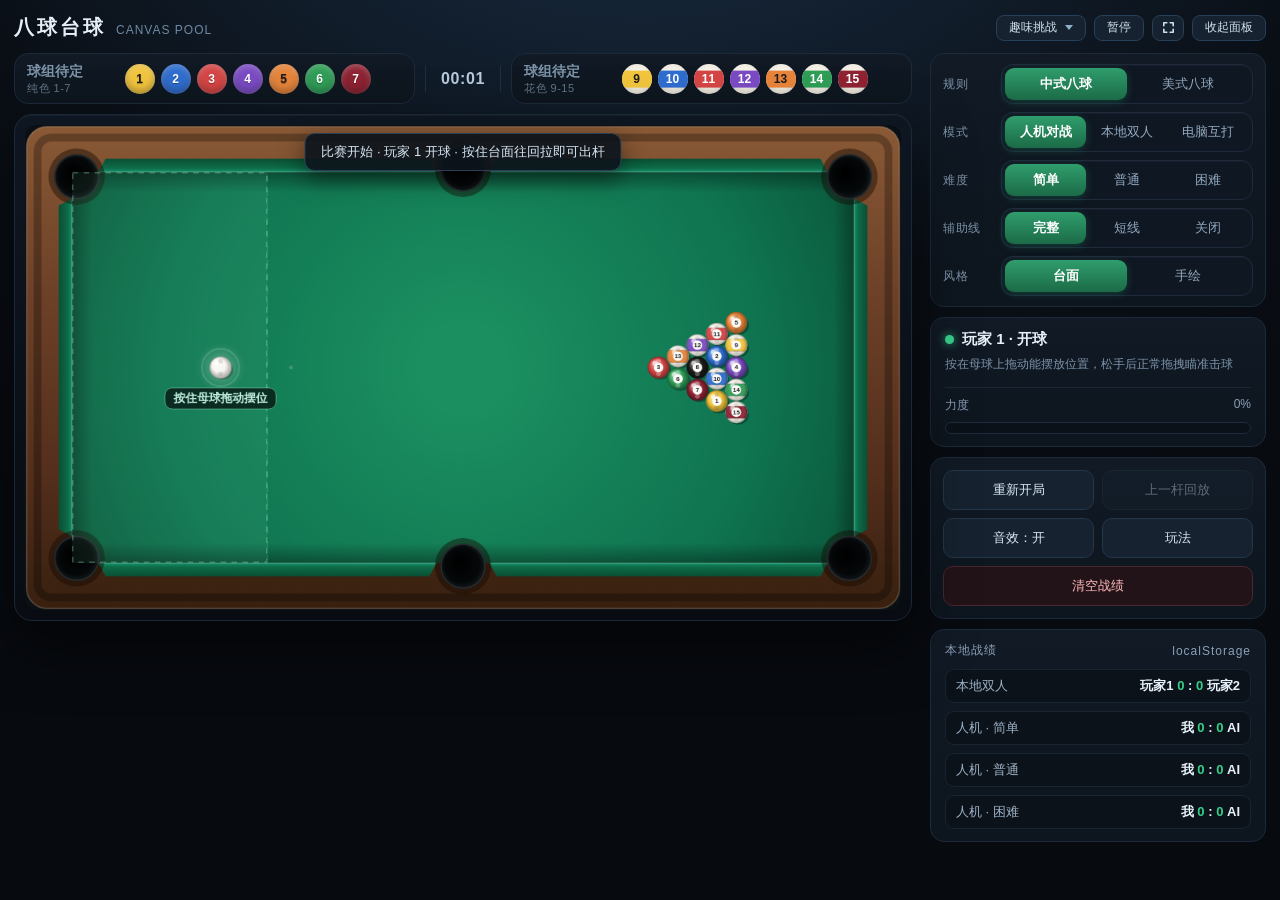
==== commit e668a6b3: "feat(fullscreen): 桌面页头那枚全屏收成图标 - 文字按钮改成 32px 图标：四角展开 / 四角收拢（进出全屏只换图标不换宽度，   页头那排不再因为「退出全屏」四个字回回往左挪） " ====
--- a/index.html
+++ b/index.html
@@ -45,8 +45,17 @@
       <!-- 暂停：计时停住、电脑也不出杆。清台 / 关卡里这块位置改行「结束」（红色，两段确认），
            跳球 / 躲球里不给停，按钮会灰掉 -->
       <button type="button" class="panel-mini" id="btnPause" aria-pressed="false" aria-label="暂停这一局">暂停</button>
-      <!-- 桌面端：浏览器全屏，可用高度变大后台面也跟着变大（手机横屏另有细带上的全屏按钮） -->
-      <button type="button" class="panel-mini" id="btnFullTop">全屏</button>
+      <!-- 桌面端：浏览器全屏，可用高度变大后台面也跟着变大（手机横屏另有细带上的全屏按钮）
+           桌面这枚收成图标（四角展开 / 四角收拢），省一截页头宽度，也不用在「全屏 / 退出全屏」之间换宽度 -->
+      <button type="button" class="panel-mini icon-mini" id="btnFullTop" aria-label="全屏" title="全屏后纵向空间更大，台面也会更大">
+        <svg class="fs-ic fs-expand" viewBox="0 0 16 16" aria-hidden="true" focusable="false">
+          <path d="M3 6.2V3h3.2M13 6.2V3h-3.2M3 9.8v3.2h3.2M13 9.8v3.2h-3.2"/>
+        </svg>
+        <!-- 退出全屏：四角收拢（跟展开的四角在同样的位置，只是往中间挪了） -->
+        <svg class="fs-ic fs-shrink" viewBox="0 0 16 16" aria-hidden="true" focusable="false">
+          <path d="M5.6 5.6V3.2H3.2M10.4 5.6V3.2H12.8M5.6 10.4v2.4H3.2M10.4 10.4v2.4H12.8"/>
+        </svg>
+      </button>
       <!-- 桌面端：收起/展开右侧面板，把宽度让给台面（手机端不显示） -->
       <button type="button" class="panel-mini" id="btnPanelTop" aria-label="收起或展开右侧面板">收起面板</button>
     </div>
--- a/css/panel.css
+++ b/css/panel.css
@@ -83,6 +83,13 @@
 }
 .panel-mini:hover{background:#1d2c3c;border-color:#31506b}
 .panel-mini:active{transform:scale(.97)}
+/* 桌面页头那枚全屏收成图标：宽度固定 32px，进出全屏只换图标不换宽度，整排不跟着挪 */
+.icon-mini{width:32px;padding:0;justify-content:center}
+.icon-mini .fs-ic{width:15px;height:15px;display:block}
+.icon-mini .fs-ic path{fill:none;stroke:currentColor;stroke-width:1.7;stroke-linecap:round;stroke-linejoin:round}
+.icon-mini .fs-shrink{display:none}
+.icon-mini.is-fs .fs-expand{display:none}
+.icon-mini.is-fs .fs-shrink{display:block}
 
 /* ---------- 趣味挑战：页头下拉 ---------- */
 /* 跳球 / 躲球两个小玩法收成一颗按钮，点开往下弹一小张单子。
--- a/css/overlay.css
+++ b/css/overlay.css
@@ -60,6 +60,8 @@
 /* ---------- 暂停 ---------- */
 /* 页头那枚（桌面）用的是 .panel-mini，这里补「按下去了」和「不能按」两种样子 */
 .panel-mini.on{background:#22405a;border-color:#3f6b90;color:#eaf4ff}
+/* 全屏图标按钮按下去了的样子（只有桌面那枚，手机横屏仍是文字按钮） */
+.panel-mini.icon-mini.is-fs{background:#22405a;border-color:#3f6b90;color:#eaf4ff}
 /* 清台 / 关卡进行中：这枚按钮改行「结束」，红底；点一下上膛变深红，再点才真退 */
 .panel-mini.end{background:#3a1b1e;border-color:#7d3a3e;color:#ffd6d4}
 .panel-mini.end:hover{background:#472226;border-color:#96474b;color:#fff0ef}
--- a/css/sketch.css
+++ b/css/sketch.css
@@ -183,6 +183,7 @@
 body.theme-sketch .pause-mini:disabled{border-color:rgba(43,43,40,.3);color:#a09884}
 body.theme-sketch .pause-mini:disabled:hover{background:#fffdf5;border-color:rgba(43,43,40,.3)}
 body.theme-sketch .panel-mini.on{background:#2b2b28;border-color:#2b2b28;color:#fffdf5}
+body.theme-sketch .panel-mini.icon-mini.is-fs{background:#2b2b28;border-color:#2b2b28;color:#fffdf5}
 body.theme-sketch .panel-mini:disabled{border-color:rgba(43,43,40,.3);color:#a09884}
 /* 清台 / 关卡里那枚「结束」：纸面 + 红墨描边，确认时换成实心红墨 */
 body.theme-sketch .panel-mini.end,
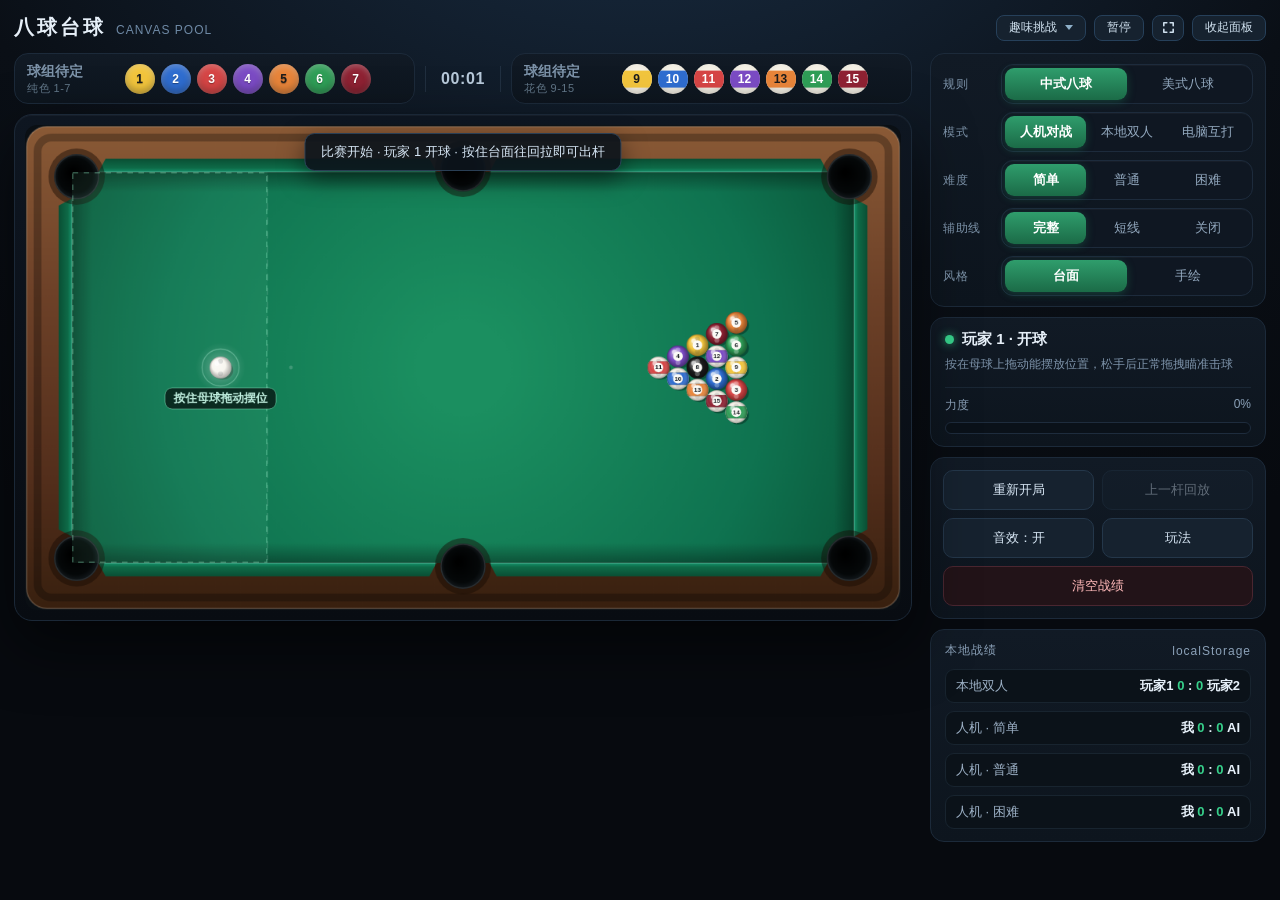
==== commit 7cf38e75: "feat(pause): 清台/关卡的结束按钮改成点一下就退出 去掉 2.5 秒上膛那一步：早先担心 4 分钟 15 颗沉没成本大、按钮又紧挨着全屏， 误点一下全赔进去，所以让第二下才真退。实际用下来" ====
--- a/index.html
+++ b/index.html
@@ -42,7 +42,7 @@
           <button type="button" role="menuitem" class="chal-item level-item" id="btnLevel"><span id="levelLabel">关卡挑战</span><i id="levelSub2">8 关摆球题 · 已过 0 关</i></button>
         </div>
       </div>
-      <!-- 暂停：计时停住、电脑也不出杆。清台 / 关卡里这块位置改行「结束」（红色，两段确认），
+      <!-- 暂停：计时停住、电脑也不出杆。清台 / 关卡里这块位置改行「结束」（红色，点一下就退出，不再二次确认），
            跳球 / 躲球里不给停，按钮会灰掉 -->
       <button type="button" class="panel-mini" id="btnPause" aria-pressed="false" aria-label="暂停这一局">暂停</button>
       <!-- 桌面端：浏览器全屏，可用高度变大后台面也跟着变大（手机横屏另有细带上的全屏按钮）
--- a/css/overlay.css
+++ b/css/overlay.css
@@ -62,12 +62,9 @@
 .panel-mini.on{background:#22405a;border-color:#3f6b90;color:#eaf4ff}
 /* 全屏图标按钮按下去了的样子（只有桌面那枚，手机横屏仍是文字按钮） */
 .panel-mini.icon-mini.is-fs{background:#22405a;border-color:#3f6b90;color:#eaf4ff}
-/* 清台 / 关卡进行中：这枚按钮改行「结束」，红底；点一下上膛变深红，再点才真退 */
+/* 清台 / 关卡进行中：这枚按钮改行「结束」，红底，点一下就退出 */
 .panel-mini.end{background:#3a1b1e;border-color:#7d3a3e;color:#ffd6d4}
 .panel-mini.end:hover{background:#472226;border-color:#96474b;color:#fff0ef}
-.panel-mini.end.armed{background:#a8322f;border-color:#c4554f;color:#fff;
-  box-shadow:0 0 0 2px rgba(190,64,58,.22)}
-.panel-mini.end.armed:hover{background:#b93a36;border-color:#d2605a}
 .panel-mini:disabled{opacity:.4;cursor:default}
 .panel-mini:disabled:hover{background:#16222f;border-color:#26405a}
 .panel-mini.end:disabled:hover{background:#3a1b1e;border-color:#7d3a3e}
@@ -84,8 +81,6 @@
 .pause-mini.on{background:#22405a;border-color:#3f6b90;color:#eaf4ff}
 .pause-mini.end{background:#3a1b1e;border-color:#7d3a3e;color:#ffd6d4}
 .pause-mini.end:hover{background:#472226;border-color:#96474b;color:#fff0ef}
-.pause-mini.end.armed{background:#a8322f;border-color:#c4554f;color:#fff;
-  box-shadow:0 0 0 2px rgba(190,64,58,.22)}
 .pause-mini:disabled{opacity:.4;cursor:default}
 .pause-mini:disabled:hover{background:#16222f;border-color:#26405a}
 .pause-mini.end:disabled:hover{background:#3a1b1e;border-color:#7d3a3e}
--- a/css/sketch.css
+++ b/css/sketch.css
@@ -185,17 +185,13 @@
 body.theme-sketch .panel-mini.on{background:#2b2b28;border-color:#2b2b28;color:#fffdf5}
 body.theme-sketch .panel-mini.icon-mini.is-fs{background:#2b2b28;border-color:#2b2b28;color:#fffdf5}
 body.theme-sketch .panel-mini:disabled{border-color:rgba(43,43,40,.3);color:#a09884}
-/* 清台 / 关卡里那枚「结束」：纸面 + 红墨描边，确认时换成实心红墨 */
+/* 清台 / 关卡里那枚「结束」：纸面 + 红墨描边，点一下就退出 */
 body.theme-sketch .panel-mini.end,
 body.theme-sketch .pause-mini.end{
   background:#fffdf5;border-color:#a8362e;color:#a8362e;
 }
 body.theme-sketch .panel-mini.end:hover,
 body.theme-sketch .pause-mini.end:hover{background:#fbeee6;border-color:#8c2a24;color:#8c2a24}
-body.theme-sketch .panel-mini.end.armed,
-body.theme-sketch .pause-mini.end.armed{
-  background:#a8362e;border-color:#8c2a24;color:#fffdf5;box-shadow:none;
-}
 body.theme-sketch .panel-mini.end:disabled,
 body.theme-sketch .pause-mini.end:disabled{border-color:rgba(168,54,46,.4);color:#c9a49a}
 body.theme-sketch .start-kicker{
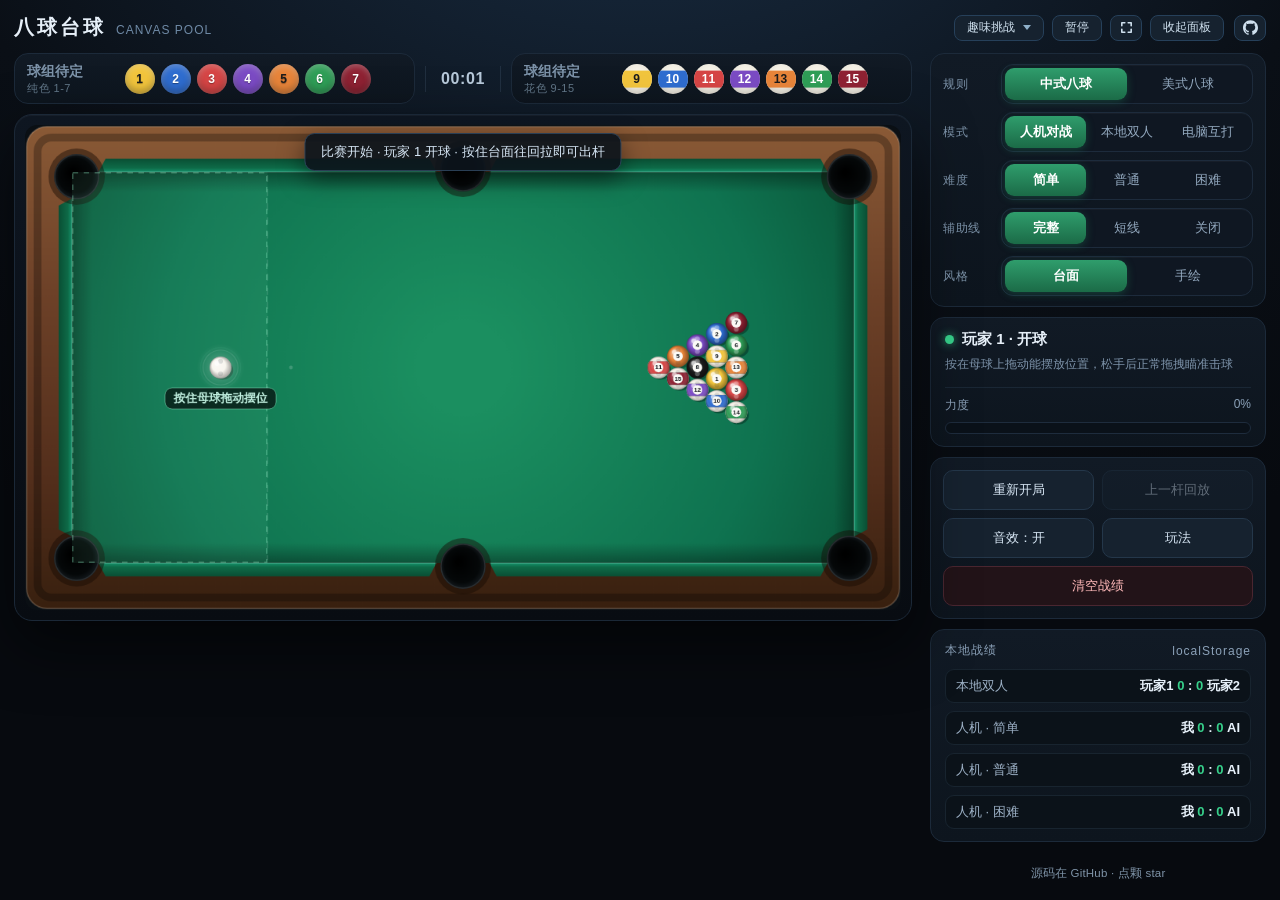
==== commit 3561289a: "feat(header): 页头最右加一颗 GitHub 图标，面板底部加一行源码入口 给仓库引流，但先守两条：不抢操作按钮的位置、误点不能把一局弄丢。  - 桌面页头最右：32px .icon-mi" ====
--- a/index.html
+++ b/index.html
@@ -58,6 +58,15 @@
       </button>
       <!-- 桌面端：收起/展开右侧面板，把宽度让给台面（手机端不显示） -->
       <button type="button" class="panel-mini" id="btnPanelTop" aria-label="收起或展开右侧面板">收起面板</button>
+      <!-- 页头最右：源码入口。外链，新标签打开，误点也不会丢这一局（切走时主局本来就会自动停表）。
+           桌面页头这几颗在窄屏整排收起，手机上改从面板底部那行小字进（见下方 panel-foot-link） -->
+      <a class="panel-mini icon-mini gh-mini" id="btnGithub"
+         href="https://github.com/heidouya/canvas-billiards" target="_blank" rel="noopener noreferrer"
+         aria-label="在 GitHub 上查看源码（新标签打开）" title="源码在 GitHub · 点颗 star">
+        <svg class="gh-ic" viewBox="0 0 24 24" aria-hidden="true" focusable="false">
+          <path d="M12 .297c-6.63 0-12 5.373-12 12 0 5.303 3.438 9.8 8.205 11.385.6.113.82-.258.82-.577 0-.285-.01-1.04-.015-2.04-3.338.724-4.042-1.61-4.042-1.61C4.422 18.07 3.633 17.7 3.633 17.7c-1.087-.744.084-.729.084-.729 1.205.084 1.838 1.236 1.838 1.236 1.07 1.835 2.809 1.305 3.495.998.108-.776.417-1.305.76-1.605-2.665-.3-5.466-1.332-5.466-5.93 0-1.31.465-2.38 1.235-3.22-.135-.303-.54-1.523.105-3.176 0 0 1.005-.322 3.3 1.23.96-.267 1.98-.399 3-.405 1.02.006 2.04.138 3 .405 2.28-1.552 3.285-1.23 3.285-1.23.645 1.653.24 2.873.12 3.176.765.84 1.23 1.91 1.23 3.22 0 4.555-2.805 5.625-5.475 5.92.42.36.81 1.096.81 2.22 0 1.606-.015 2.896-.015 3.286 0 .315.21.69.825.57C20.565 22.092 24 17.592 24 12.297c0-6.627-5.373-12-12-12"/>
+        </svg>
+      </a>
     </div>
   </header>
 
@@ -259,6 +268,13 @@
       <div class="card">
         <div class="rec-head"><span>本地战绩</span><span id="recHint">localStorage</span></div>
         <div class="rec-list" id="recordsBody"></div>
+      </div>
+
+      <!-- 面板最底：源码入口。桌面页头已经有那枚图标，这一行是给手机 / 窄屏留的路 -->
+      <div class="panel-foot-link">
+        <a href="https://github.com/heidouya/canvas-billiards" target="_blank" rel="noopener noreferrer">
+          源码在 GitHub · 点颗 star
+        </a>
       </div>
     </aside>
   </div>
--- a/css/panel.css
+++ b/css/panel.css
@@ -91,6 +91,19 @@
 .icon-mini.is-fs .fs-expand{display:none}
 .icon-mini.is-fs .fs-shrink{display:block}
 
+/* 页头最右那枚 GitHub：它们是 <a> 不是 <button>，所以要把链接自带的蓝色、
+   下划线和行高一起压掉，才跟旁边几颗完全对齐；跟「收起面板」之间多留 2px，
+   总共 10px，把「外部跳转」跟操作按钮隔开一点 */
+.panel-mini.gh-mini{margin-left:2px;text-decoration:none;line-height:1}
+.panel-mini.gh-mini:active{transform:scale(.97)}
+.panel-mini.gh-mini:focus-visible{outline:2px solid #4f9ad6;outline-offset:2px}
+.gh-mini .gh-ic{width:15px;height:15px;display:block;fill:currentColor;stroke:none}
+
+/* 面板最底那行源码入口：小字、低调，点一下开新标签 */
+.panel-foot-link{margin:14px 2px 2px;text-align:center;font-size:11.5px;letter-spacing:.2px}
+.panel-foot-link a{color:#7f94a8;text-decoration:none}
+.panel-foot-link a:hover{color:#cfe0ee;text-decoration:underline}
+
 /* ---------- 趣味挑战：页头下拉 ---------- */
 /* 跳球 / 躲球两个小玩法收成一颗按钮，点开往下弹一小张单子。
    定位挂在自己的按钮上（right 对齐），所以页头换行、面板收起都不会跟着跑 */
--- a/css/sketch.css
+++ b/css/sketch.css
@@ -250,3 +250,7 @@
 body.theme-sketch .jump-hint .hint-dot{background:#2a5c8a;box-shadow:none}
 body.theme-sketch .jump-hint.off{color:#9a9280}
 body.theme-sketch .jump-hint.off .hint-dot{background:#c3bbaa}
+
+/* 面板最底那行源码入口：纸面上用浅墨，hover 才压深 */
+body.theme-sketch .panel-foot-link a{color:#8a8273}
+body.theme-sketch .panel-foot-link a:hover{color:#2b2b28}
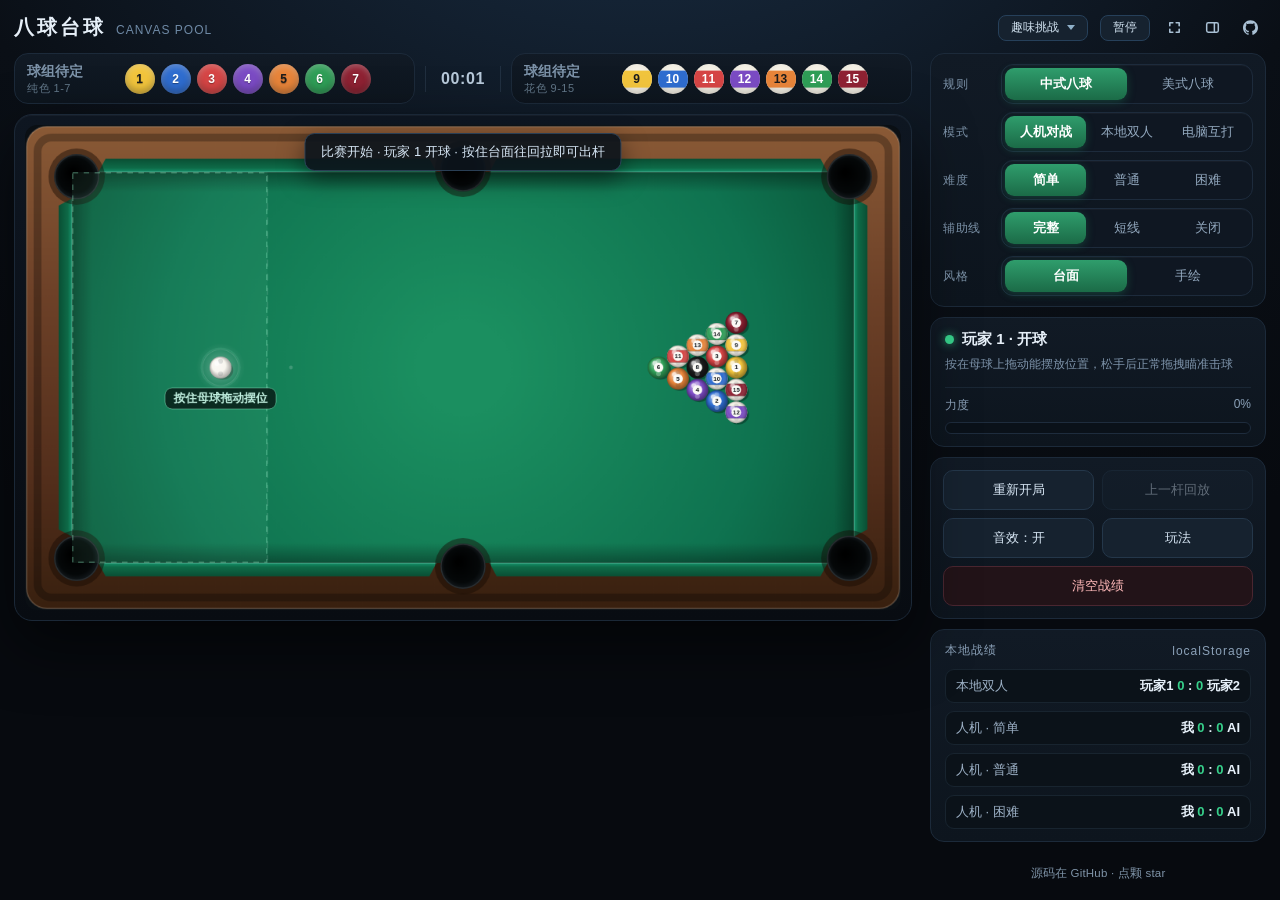
==== commit 960bd219: "feat(header): 页头收成「两条边 + 一簇图标」 五个等宽胶囊串在一起，页头读起来像工具栏。宽度其实不挤（941 最窄档还有 470px 空档）， 所以要改的是节奏，不是长度：  - 「收" ====
--- a/index.html
+++ b/index.html
@@ -45,28 +45,39 @@
       <!-- 暂停：计时停住、电脑也不出杆。清台 / 关卡里这块位置改行「结束」（红色，点一下就退出，不再二次确认），
            跳球 / 躲球里不给停，按钮会灰掉 -->
       <button type="button" class="panel-mini" id="btnPause" aria-pressed="false" aria-label="暂停这一局">暂停</button>
-      <!-- 桌面端：浏览器全屏，可用高度变大后台面也跟着变大（手机横屏另有细带上的全屏按钮）
-           桌面这枚收成图标（四角展开 / 四角收拢），省一截页头宽度，也不用在「全屏 / 退出全屏」之间换宽度 -->
-      <button type="button" class="panel-mini icon-mini" id="btnFullTop" aria-label="全屏" title="全屏后纵向空间更大，台面也会更大">
-        <svg class="fs-ic fs-expand" viewBox="0 0 16 16" aria-hidden="true" focusable="false">
-          <path d="M3 6.2V3h3.2M13 6.2V3h-3.2M3 9.8v3.2h3.2M13 9.8v3.2h-3.2"/>
-        </svg>
-        <!-- 退出全屏：四角收拢（跟展开的四角在同样的位置，只是往中间挪了） -->
-        <svg class="fs-ic fs-shrink" viewBox="0 0 16 16" aria-hidden="true" focusable="false">
-          <path d="M5.6 5.6V3.2H3.2M10.4 5.6V3.2H12.8M5.6 10.4v2.4H3.2M10.4 10.4v2.4H12.8"/>
-        </svg>
-      </button>
-      <!-- 桌面端：收起/展开右侧面板，把宽度让给台面（手机端不显示） -->
-      <button type="button" class="panel-mini" id="btnPanelTop" aria-label="收起或展开右侧面板">收起面板</button>
-      <!-- 页头最右：源码入口。外链，新标签打开，误点也不会丢这一局（切走时主局本来就会自动停表）。
-           桌面页头这几颗在窄屏整排收起，手机上改从面板底部那行小字进（见下方 panel-foot-link） -->
-      <a class="panel-mini icon-mini gh-mini" id="btnGithub"
-         href="https://github.com/heidouya/canvas-billiards" target="_blank" rel="noopener noreferrer"
-         aria-label="在 GitHub 上查看源码（新标签打开）" title="源码在 GitHub · 点颗 star">
-        <svg class="gh-ic" viewBox="0 0 24 24" aria-hidden="true" focusable="false">
-          <path d="M12 .297c-6.63 0-12 5.373-12 12 0 5.303 3.438 9.8 8.205 11.385.6.113.82-.258.82-.577 0-.285-.01-1.04-.015-2.04-3.338.724-4.042-1.61-4.042-1.61C4.422 18.07 3.633 17.7 3.633 17.7c-1.087-.744.084-.729.084-.729 1.205.084 1.838 1.236 1.838 1.236 1.07 1.835 2.809 1.305 3.495.998.108-.776.417-1.305.76-1.605-2.665-.3-5.466-1.332-5.466-5.93 0-1.31.465-2.38 1.235-3.22-.135-.303-.54-1.523.105-3.176 0 0 1.005-.322 3.3 1.23.96-.267 1.98-.399 3-.405 1.02.006 2.04.138 3 .405 2.28-1.552 3.285-1.23 3.285-1.23.645 1.653.24 2.873.12 3.176.765.84 1.23 1.91 1.23 3.22 0 4.555-2.805 5.625-5.475 5.92.42.36.81 1.096.81 2.22 0 1.606-.015 2.896-.015 3.286 0 .315.21.69.825.57C20.565 22.092 24 17.592 24 12.297c0-6.627-5.373-12-12-12"/>
-        </svg>
-      </a>
+      <!-- 工具簇：三颗 32px 图标挨在一起（簇内 6px），跟左边那两颗文字按钮留 12px / 8px 的两级间距。
+           这一簇走 ghost 样式（默认无边框无底色），页头就只剩「趣味挑战」「暂停」两条边，不再像工具栏 -->
+      <span class="icon-cluster">
+        <!-- 桌面端：浏览器全屏，可用高度变大后台面也跟着变大（手机横屏另有细带上的全屏按钮）
+             桌面这枚收成图标（四角展开 / 四角收拢），省一截页头宽度，也不用在「全屏 / 退出全屏」之间换宽度 -->
+        <button type="button" class="panel-mini icon-mini" id="btnFullTop" aria-label="全屏" title="全屏后纵向空间更大，台面也会更大">
+          <svg class="fs-ic fs-expand" viewBox="0 0 16 16" aria-hidden="true" focusable="false">
+            <path d="M3 6.2V3h3.2M13 6.2V3h-3.2M3 9.8v3.2h3.2M13 9.8v3.2h-3.2"/>
+          </svg>
+          <!-- 退出全屏：四角收拢（跟展开的四角在同样的位置，只是往中间挪了） -->
+          <svg class="fs-ic fs-shrink" viewBox="0 0 16 16" aria-hidden="true" focusable="false">
+            <path d="M5.6 5.6V3.2H3.2M10.4 5.6V3.2H12.8M5.6 10.4v2.4H3.2M10.4 10.4v2.4H12.8"/>
+          </svg>
+        </button>
+        <!-- 桌面端：收起/展开右侧面板，把宽度让给台面（手机端不显示）
+             图标：一个方框 + 右侧那条"面板"。面板在的时候右条实心；收起来时右条空、多一个朝外的箭头 -->
+        <button type="button" class="panel-mini icon-mini pnl-mini" id="btnPanelTop" aria-label="收起右侧面板" title="把右侧面板收起来，台面能更大">
+          <svg class="pnl-ic" viewBox="0 0 16 16" aria-hidden="true" focusable="false">
+            <rect x="1.8" y="3" width="12.4" height="10" rx="1.7"/>
+            <path class="pnl-side" d="M10 3.4v9.2"/>
+            <path class="pnl-arrow" d="M5.6 6.2 7.4 8l-1.8 1.8"/>
+          </svg>
+        </button>
+        <!-- 页头最右：源码入口。外链，新标签打开，误点也不会丢这一局（切走时主局本来就会自动停表）。
+             桌面页头这几颗在窄屏整排收起，手机上改从面板底部那行小字进（见下方 panel-foot-link） -->
+        <a class="panel-mini icon-mini gh-mini" id="btnGithub"
+           href="https://github.com/heidouya/canvas-billiards" target="_blank" rel="noopener noreferrer"
+           aria-label="在 GitHub 上查看源码（新标签打开）" title="源码在 GitHub · 点颗 star">
+          <svg class="gh-ic" viewBox="0 0 24 24" aria-hidden="true" focusable="false">
+            <path d="M12 .297c-6.63 0-12 5.373-12 12 0 5.303 3.438 9.8 8.205 11.385.6.113.82-.258.82-.577 0-.285-.01-1.04-.015-2.04-3.338.724-4.042-1.61-4.042-1.61C4.422 18.07 3.633 17.7 3.633 17.7c-1.087-.744.084-.729.084-.729 1.205.084 1.838 1.236 1.838 1.236 1.07 1.835 2.809 1.305 3.495.998.108-.776.417-1.305.76-1.605-2.665-.3-5.466-1.332-5.466-5.93 0-1.31.465-2.38 1.235-3.22-.135-.303-.54-1.523.105-3.176 0 0 1.005-.322 3.3 1.23.96-.267 1.98-.399 3-.405 1.02.006 2.04.138 3 .405 2.28-1.552 3.285-1.23 3.285-1.23.645 1.653.24 2.873.12 3.176.765.84 1.23 1.91 1.23 3.22 0 4.555-2.805 5.625-5.475 5.92.42.36.81 1.096.81 2.22 0 1.606-.015 2.896-.015 3.286 0 .315.21.69.825.57C20.565 22.092 24 17.592 24 12.297c0-6.627-5.373-12-12-12"/>
+          </svg>
+        </a>
+      </span>
     </div>
   </header>
 
--- a/css/layout.css
+++ b/css/layout.css
@@ -35,3 +35,5 @@
 
 /* 页头右侧的小按钮（全屏 / 收起面板）排一行 */
 .head-actions{display:flex;gap:8px;flex:0 0 auto}
+/* 两级间距：操作组（趣味挑战）跟工具组（暂停 / 三颗图标）之间 12px，组内 8px */
+.head-actions #btnPause{margin-left:4px}
--- a/css/panel.css
+++ b/css/panel.css
@@ -92,12 +92,31 @@
 .icon-mini.is-fs .fs-shrink{display:block}
 
 /* 页头最右那枚 GitHub：它们是 <a> 不是 <button>，所以要把链接自带的蓝色、
-   下划线和行高一起压掉，才跟旁边几颗完全对齐；跟「收起面板」之间多留 2px，
-   总共 10px，把「外部跳转」跟操作按钮隔开一点 */
-.panel-mini.gh-mini{margin-left:2px;text-decoration:none;line-height:1}
+   下划线和行高一起压掉，才跟旁边几颗完全对齐 */
+.panel-mini.gh-mini{text-decoration:none;line-height:1}
 .panel-mini.gh-mini:active{transform:scale(.97)}
 .panel-mini.gh-mini:focus-visible{outline:2px solid #4f9ad6;outline-offset:2px}
 .gh-mini .gh-ic{width:15px;height:15px;display:block;fill:currentColor;stroke:none}
+
+/* ---------- 页头工具簇：全屏 / 面板 / GitHub ---------- */
+/* 三颗 32px 图标挨在一起（簇内 6px），整簇走 ghost：默认无边框无底色，hover 才浮出底。
+   这样页头只留「趣味挑战」「暂停」两条边，五个等宽胶囊串在一起的那种"工具栏感"就没了 */
+.icon-cluster{display:flex;align-items:center;gap:6px;flex:0 0 auto}
+.icon-cluster .panel-mini{background:transparent;border-color:transparent;color:#a9c0d4}
+.icon-cluster .panel-mini:hover{background:#1d2c3c;border-color:#31506b;color:#e6f2fb}
+.icon-cluster .panel-mini:focus-visible{outline:2px solid #4f9ad6;outline-offset:2px}
+/* 已经开着的状态（全屏中 / 面板被收起）仍然点亮，不用只靠记忆 */
+.icon-cluster .icon-mini.is-fs{background:#22405a;border-color:#3f6b90;color:#eaf4ff}
+body.panel-off .icon-cluster .pnl-mini{background:#1a2735;border-color:#2b4763;color:#cfe0ee}
+
+/* 面板开关的图标：一个方框 + 里面靠右的竖线（经典侧栏图标）；面板收起时竖线隐掉、
+   换成一个朝右的小箭头——"面板滑出去了，点它拉回来" */
+.icon-mini .pnl-ic{width:15px;height:15px;display:block}
+.icon-mini .pnl-ic rect,
+.icon-mini .pnl-ic path{fill:none;stroke:currentColor;stroke-width:1.6;stroke-linecap:round;stroke-linejoin:round}
+.icon-mini .pnl-ic .pnl-arrow{opacity:0}
+body.panel-off .icon-cluster .pnl-side{opacity:0}
+body.panel-off .icon-cluster .pnl-arrow{opacity:1}
 
 /* 面板最底那行源码入口：小字、低调，点一下开新标签 */
 .panel-foot-link{margin:14px 2px 2px;text-align:center;font-size:11.5px;letter-spacing:.2px}
--- a/css/sketch.css
+++ b/css/sketch.css
@@ -254,3 +254,14 @@
 /* 面板最底那行源码入口：纸面上用浅墨，hover 才压深 */
 body.theme-sketch .panel-foot-link a{color:#8a8273}
 body.theme-sketch .panel-foot-link a:hover{color:#2b2b28}
+
+/* 页头工具簇（全屏 / 面板 / GitHub）：纸面上也走 ghost——默认无边框，hover 才落一层淡纸色，
+   开着的那颗（全屏中 / 面板被收起）仍然点亮 */
+body.theme-sketch .icon-cluster .panel-mini{
+  background:transparent;border-color:transparent;box-shadow:none;color:#7a7365;
+}
+body.theme-sketch .icon-cluster .panel-mini:hover{
+  background:#f3ecda;border-color:#2b2b28;color:#2b2b28;box-shadow:1px 1px 0 rgba(43,43,40,.12);
+}
+body.theme-sketch .icon-cluster .panel-mini.icon-mini.is-fs{background:#2b2b28;border-color:#2b2b28;color:#fffdf5}
+body.theme-sketch.panel-off .icon-cluster .pnl-mini{background:#efe6d2;border-color:#2b2b28;color:#2b2b28}
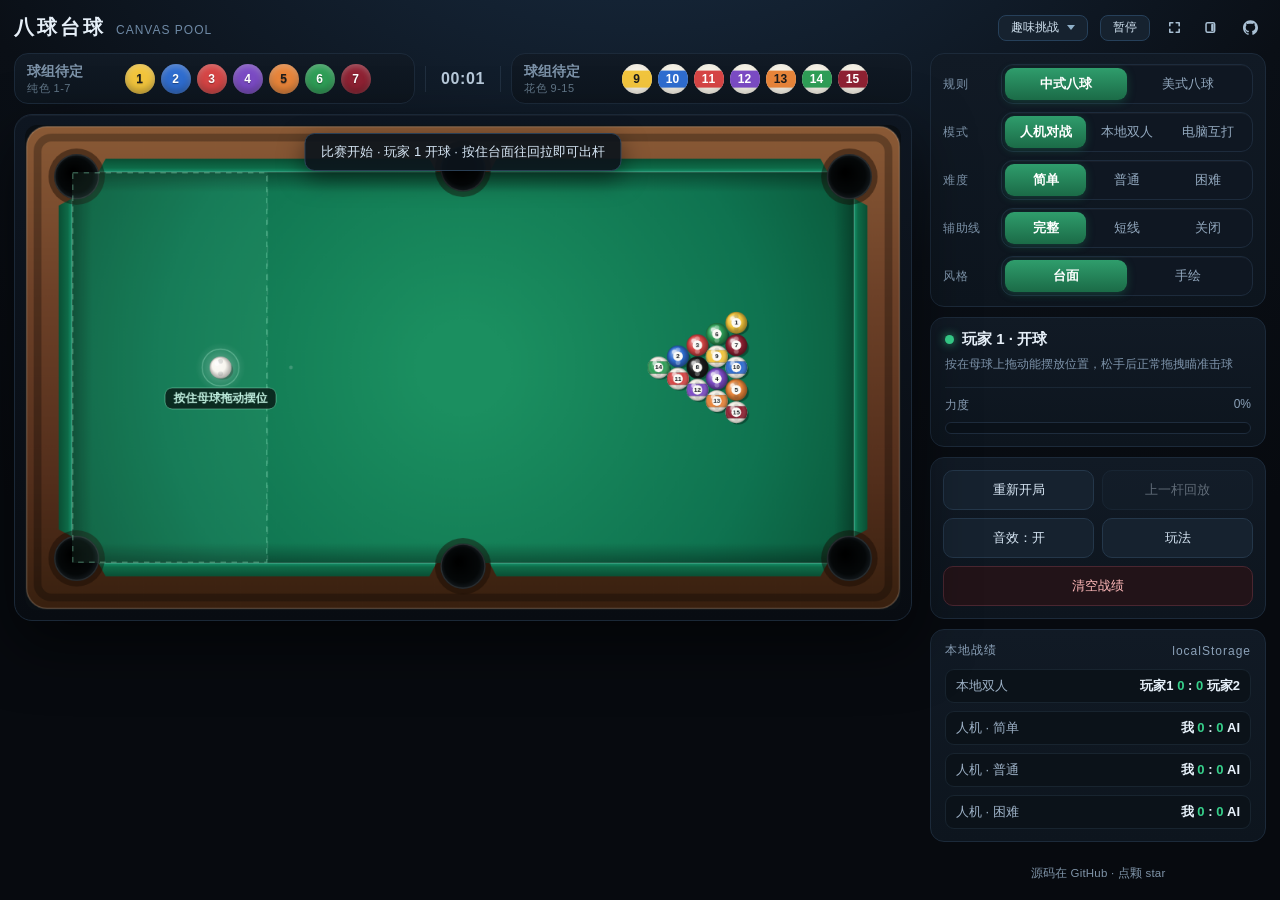
==== commit da335c7e: "feat(header): 面板开关图标两态可读 + 首次引导气泡 - 图标改成「方框 + 右栏实心」（面板开）/「实心条消失 + 框外朝右箭头 + 按钮点亮」（收起），   替掉原来的「方框 + 竖" ====
--- a/index.html
+++ b/index.html
@@ -60,12 +60,13 @@
           </svg>
         </button>
         <!-- 桌面端：收起/展开右侧面板，把宽度让给台面（手机端不显示）
-             图标：一个方框 + 右侧那条"面板"。面板在的时候右条实心；收起来时右条空、多一个朝外的箭头 -->
+             图标读的是"面板在不在右边"：面板开着时方框右边那条实心（面板占着位置）；
+             收起来时实心条消失、框外多一个朝右的箭头（面板滑到右边去了，点它拉回来） -->
         <button type="button" class="panel-mini icon-mini pnl-mini" id="btnPanelTop" aria-label="收起右侧面板" title="把右侧面板收起来，台面能更大">
           <svg class="pnl-ic" viewBox="0 0 16 16" aria-hidden="true" focusable="false">
-            <rect x="1.8" y="3" width="12.4" height="10" rx="1.7"/>
-            <path class="pnl-side" d="M10 3.4v9.2"/>
-            <path class="pnl-arrow" d="M5.6 6.2 7.4 8l-1.8 1.8"/>
+            <rect x="1.1" y="3" width="9.2" height="10" rx="1.6"/>
+            <rect class="pnl-bar" x="6.6" y="4.2" width="2.6" height="7.6" rx=".5"/>
+            <path class="pnl-arrow" d="M11.6 8h2.4M12.8 6.6 14.2 8l-1.4 1.4"/>
           </svg>
         </button>
         <!-- 页头最右：源码入口。外链，新标签打开，误点也不会丢这一局（切走时主局本来就会自动停表）。
@@ -78,6 +79,11 @@
           </svg>
         </a>
       </span>
+      <!-- 新手引导：第一次打开时在这颗面板按钮下面浮一条小气泡，把"这颗图标管什么"直说一遍。
+           只出现一次（localStorage eightball.panelHint.v1），3.5 秒自己消失，点按钮 / 按任意键 / 点气泡都立刻收掉 -->
+      <div class="panel-hint" id="panelHint" role="status">
+        <span class="panel-hint-tail" aria-hidden="true"></span>点这里收起右侧面板，台面会变大
+      </div>
     </div>
   </header>
 
--- a/css/layout.css
+++ b/css/layout.css
@@ -33,7 +33,8 @@
   background:#0a0f14;
 }
 
-/* 页头右侧的小按钮（全屏 / 收起面板）排一行 */
-.head-actions{display:flex;gap:8px;flex:0 0 auto}
+/* 页头右侧的小按钮（全屏 / 收起面板）排一行。
+   position:relative 是给新手引导气泡（.panel-hint）当定位参照：它要贴在按钮排下面 */
+.head-actions{display:flex;gap:8px;flex:0 0 auto;position:relative}
 /* 两级间距：操作组（趣味挑战）跟工具组（暂停 / 三颗图标）之间 12px，组内 8px */
 .head-actions #btnPause{margin-left:4px}
--- a/css/panel.css
+++ b/css/panel.css
@@ -109,14 +109,39 @@
 .icon-cluster .icon-mini.is-fs{background:#22405a;border-color:#3f6b90;color:#eaf4ff}
 body.panel-off .icon-cluster .pnl-mini{background:#1a2735;border-color:#2b4763;color:#cfe0ee}
 
-/* 面板开关的图标：一个方框 + 里面靠右的竖线（经典侧栏图标）；面板收起时竖线隐掉、
-   换成一个朝右的小箭头——"面板滑出去了，点它拉回来" */
+/* 面板开关的图标——读的是"面板在不在右边"，
+   不是"点下去干什么"（动作交给 title / 首次那条引导气泡说）：
+   · 面板开着：方框 + 右边一条实心（面板正占着这块位置）
+   · 面板收起：实心条隐掉、框外换成朝右的箭头（面板滑到右边去了，点它拉回来）
+   15px 下只放两个元素，再多就糊成一团（试过"框 + 竖线 + 箭头"三件套，认不出来） */
 .icon-mini .pnl-ic{width:15px;height:15px;display:block}
 .icon-mini .pnl-ic rect,
 .icon-mini .pnl-ic path{fill:none;stroke:currentColor;stroke-width:1.6;stroke-linecap:round;stroke-linejoin:round}
+.icon-mini .pnl-ic .pnl-bar{fill:currentColor;stroke:none}
 .icon-mini .pnl-ic .pnl-arrow{opacity:0}
-body.panel-off .icon-cluster .pnl-side{opacity:0}
+body.panel-off .icon-cluster .pnl-bar{opacity:0}
 body.panel-off .icon-cluster .pnl-arrow{opacity:1}
+
+/* ---------- 新手引导气泡：第一次打开才浮一次，说明这颗图标是干什么的 ----------
+   绝对定位挂在按钮排下面（.head-actions 是它定位参照），右边缘跟面板开关对齐，
+   气泡右上角一个小三角指回按钮。绝对定位 + visibility 切换，不占页头布局，也不挡台面点击 */
+.panel-hint{
+  position:absolute;right:38px;top:calc(100% + 9px);z-index:30;
+  width:max-content;
+  padding:7px 10px;border-radius:9px;
+  background:#16283a;border:1px solid #2f4f6d;color:#d6e8f7;
+  font-size:12px;line-height:1.45;letter-spacing:.2px;
+  box-shadow:0 10px 26px rgba(0,0,0,.5);
+  opacity:0;visibility:hidden;pointer-events:none;
+  transition:opacity .18s ease,transform .18s ease;
+  transform:translateY(-4px);
+}
+.panel-hint.on{opacity:1;visibility:visible;transform:none}
+.panel-hint-tail{
+  position:absolute;top:-5px;right:14px;width:8px;height:8px;
+  background:#16283a;border-left:1px solid #2f4f6d;border-top:1px solid #2f4f6d;
+  transform:rotate(45deg);
+}
 
 /* 面板最底那行源码入口：小字、低调，点一下开新标签 */
 .panel-foot-link{margin:14px 2px 2px;text-align:center;font-size:11.5px;letter-spacing:.2px}
--- a/css/sketch.css
+++ b/css/sketch.css
@@ -265,3 +265,10 @@
 }
 body.theme-sketch .icon-cluster .panel-mini.icon-mini.is-fs{background:#2b2b28;border-color:#2b2b28;color:#fffdf5}
 body.theme-sketch.panel-off .icon-cluster .pnl-mini{background:#efe6d2;border-color:#2b2b28;color:#2b2b28}
+
+/* 新手引导气泡：纸面上是一张裁下来的纸条，硬边框 + 一点投影，不用深色底 */
+body.theme-sketch .panel-hint{
+  background:#faf7ef;border:1px solid #2b2b28;border-radius:3px;
+  color:#2b2b28;box-shadow:2px 2px 0 rgba(43,43,40,.18);
+}
+body.theme-sketch .panel-hint-tail{background:#faf7ef;border-left:1px solid #2b2b28;border-top:1px solid #2b2b28}
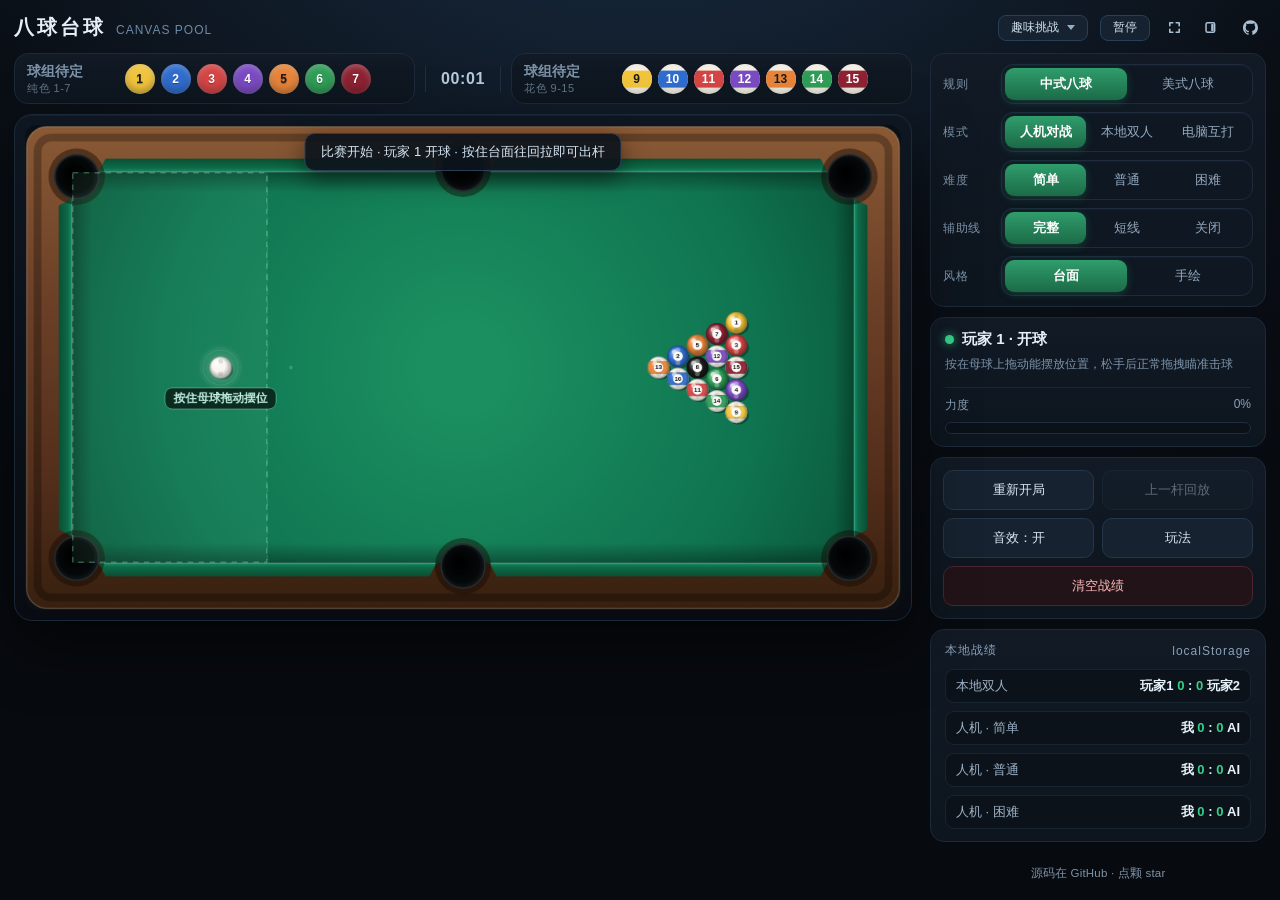
==== commit 53d7b2a3: "feat(header): 面板说明气泡改成跟着"面板展开"这个状态走 原来是"只出现一次"的一次性引导（写完 eightball.panelHint.v1 就不再打扰）， 但它本来就是挂在面板状态上" ====
--- a/index.html
+++ b/index.html
@@ -79,8 +79,9 @@
           </svg>
         </a>
       </span>
-      <!-- 新手引导：第一次打开时在这颗面板按钮下面浮一条小气泡，把"这颗图标管什么"直说一遍。
-           只出现一次（localStorage eightball.panelHint.v1），3.5 秒自己消失，点按钮 / 按任意键 / 点气泡都立刻收掉 -->
+      <!-- 面板开关的说明气泡：只要面板是展开的它就跟着出现（不是"第一次才说"的一次性引导）。
+           页面加载 3.2 秒后浮一次（让进站那条「比赛开始」先退场），每次点回展开也立刻浮一次；
+           3.5 秒自己收，点按钮 / 点气泡也立刻收掉；面板收起就不出 -->
       <div class="panel-hint" id="panelHint" role="status">
         <span class="panel-hint-tail" aria-hidden="true"></span>点这里收起右侧面板，台面会变大
       </div>
--- a/css/panel.css
+++ b/css/panel.css
@@ -136,7 +136,7 @@
   transition:opacity .18s ease,transform .18s ease;
   transform:translateY(-4px);
 }
-.panel-hint.on{opacity:1;visibility:visible;transform:none}
+.panel-hint.on{opacity:1;visibility:visible;transform:none;pointer-events:auto;cursor:default}
 .panel-hint-tail{
   position:absolute;top:-5px;right:14px;width:8px;height:8px;
   background:#16283a;border-left:1px solid #2f4f6d;border-top:1px solid #2f4f6d;
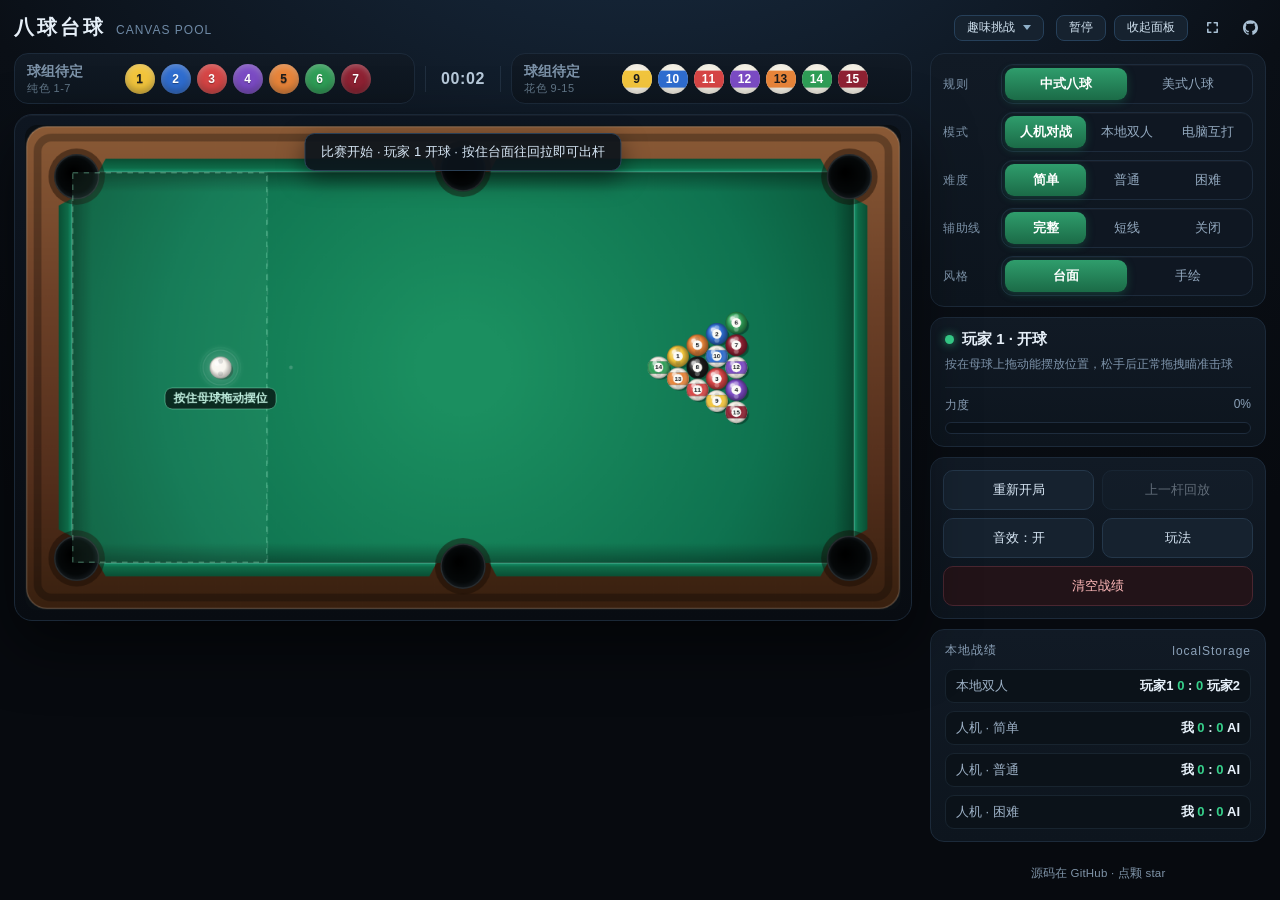
==== commit 53f35430: "refactor(header): 面板开关改回文字按钮，去掉说明气泡 图标版（方框 + 右栏实心 / 框外箭头）实际要配悬停提示再加一条气泡才说得清， 15px 里塞不下"面板在不在"和"点它会怎样" ====
--- a/index.html
+++ b/index.html
@@ -45,8 +45,14 @@
       <!-- 暂停：计时停住、电脑也不出杆。清台 / 关卡里这块位置改行「结束」（红色，点一下就退出，不再二次确认），
            跳球 / 躲球里不给停，按钮会灰掉 -->
       <button type="button" class="panel-mini" id="btnPause" aria-pressed="false" aria-label="暂停这一局">暂停</button>
-      <!-- 工具簇：三颗 32px 图标挨在一起（簇内 6px），跟左边那两颗文字按钮留 12px / 8px 的两级间距。
-           这一簇走 ghost 样式（默认无边框无底色），页头就只剩「趣味挑战」「暂停」两条边，不再像工具栏 -->
+      <!-- 桌面端：收起 / 展开右侧面板，把宽度让给台面（手机端不显示）。
+           就用文字：「收起面板 / 展开面板」4 个字直接说清点下去干什么。
+           试过收成 32px 图标（方框 + 右栏实心 / 框外箭头）——15px 里塞不下「面板在不在 + 点它会怎样」两件事，
+           还得再配悬停提示和一条气泡来解释，绕；4 个字比那堆补丁省事 -->
+      <button type="button" class="panel-mini" id="btnPanelTop" aria-label="收起右侧面板">收起面板</button>
+      <!-- 工具簇：全屏 / GitHub 两颗 32px 图标挨在一起（簇内 6px），跟左边那三颗文字按钮留两级间距
+           （操作组到工具组 12px、组内 8px）。这一簇走 ghost 样式（默认无边框无底色），
+           页头就只剩「趣味挑战」「暂停」「收起面板」三条边，不再像一排等宽胶囊的工具栏 -->
       <span class="icon-cluster">
         <!-- 桌面端：浏览器全屏，可用高度变大后台面也跟着变大（手机横屏另有细带上的全屏按钮）
              桌面这枚收成图标（四角展开 / 四角收拢），省一截页头宽度，也不用在「全屏 / 退出全屏」之间换宽度 -->
@@ -59,16 +65,6 @@
             <path d="M5.6 5.6V3.2H3.2M10.4 5.6V3.2H12.8M5.6 10.4v2.4H3.2M10.4 10.4v2.4H12.8"/>
           </svg>
         </button>
-        <!-- 桌面端：收起/展开右侧面板，把宽度让给台面（手机端不显示）
-             图标读的是"面板在不在右边"：面板开着时方框右边那条实心（面板占着位置）；
-             收起来时实心条消失、框外多一个朝右的箭头（面板滑到右边去了，点它拉回来） -->
-        <button type="button" class="panel-mini icon-mini pnl-mini" id="btnPanelTop" aria-label="收起右侧面板" title="把右侧面板收起来，台面能更大">
-          <svg class="pnl-ic" viewBox="0 0 16 16" aria-hidden="true" focusable="false">
-            <rect x="1.1" y="3" width="9.2" height="10" rx="1.6"/>
-            <rect class="pnl-bar" x="6.6" y="4.2" width="2.6" height="7.6" rx=".5"/>
-            <path class="pnl-arrow" d="M11.6 8h2.4M12.8 6.6 14.2 8l-1.4 1.4"/>
-          </svg>
-        </button>
         <!-- 页头最右：源码入口。外链，新标签打开，误点也不会丢这一局（切走时主局本来就会自动停表）。
              桌面页头这几颗在窄屏整排收起，手机上改从面板底部那行小字进（见下方 panel-foot-link） -->
         <a class="panel-mini icon-mini gh-mini" id="btnGithub"
@@ -79,12 +75,6 @@
           </svg>
         </a>
       </span>
-      <!-- 面板开关的说明气泡：只要面板是展开的它就跟着出现（不是"第一次才说"的一次性引导）。
-           页面加载 3.2 秒后浮一次（让进站那条「比赛开始」先退场），每次点回展开也立刻浮一次；
-           3.5 秒自己收，点按钮 / 点气泡也立刻收掉；面板收起就不出 -->
-      <div class="panel-hint" id="panelHint" role="status">
-        <span class="panel-hint-tail" aria-hidden="true"></span>点这里收起右侧面板，台面会变大
-      </div>
     </div>
   </header>
 
--- a/css/layout.css
+++ b/css/layout.css
@@ -33,8 +33,7 @@
   background:#0a0f14;
 }
 
-/* 页头右侧的小按钮（全屏 / 收起面板）排一行。
-   position:relative 是给新手引导气泡（.panel-hint）当定位参照：它要贴在按钮排下面 */
-.head-actions{display:flex;gap:8px;flex:0 0 auto;position:relative}
-/* 两级间距：操作组（趣味挑战）跟工具组（暂停 / 三颗图标）之间 12px，组内 8px */
+/* 页头右侧的小按钮（文字按钮 / 全屏 / GitHub 图标）排一行 */
+.head-actions{display:flex;gap:8px;flex:0 0 auto}
+/* 两级间距：操作组（趣味挑战 / 暂停 / 收起面板）跟工具组（全屏 + GitHub 两颗图标）之间 12px，组内 8px */
 .head-actions #btnPause{margin-left:4px}
--- a/css/panel.css
+++ b/css/panel.css
@@ -98,50 +98,18 @@
 .panel-mini.gh-mini:focus-visible{outline:2px solid #4f9ad6;outline-offset:2px}
 .gh-mini .gh-ic{width:15px;height:15px;display:block;fill:currentColor;stroke:none}
 
-/* ---------- 页头工具簇：全屏 / 面板 / GitHub ---------- */
-/* 三颗 32px 图标挨在一起（簇内 6px），整簇走 ghost：默认无边框无底色，hover 才浮出底。
-   这样页头只留「趣味挑战」「暂停」两条边，五个等宽胶囊串在一起的那种"工具栏感"就没了 */
+/* ---------- 页头工具簇：全屏 / GitHub ---------- */
+/* 两颗 32px 图标挨在一起（簇内 6px），整簇走 ghost：默认无边框无底色，hover 才浮出底。
+   这样页头就只剩「趣味挑战」「暂停」「收起面板」三条边，一排等宽胶囊串在一起的那种"工具栏感"就没了 */
 .icon-cluster{display:flex;align-items:center;gap:6px;flex:0 0 auto}
 .icon-cluster .panel-mini{background:transparent;border-color:transparent;color:#a9c0d4}
 .icon-cluster .panel-mini:hover{background:#1d2c3c;border-color:#31506b;color:#e6f2fb}
 .icon-cluster .panel-mini:focus-visible{outline:2px solid #4f9ad6;outline-offset:2px}
-/* 已经开着的状态（全屏中 / 面板被收起）仍然点亮，不用只靠记忆 */
+/* 全屏中仍然点亮，不用只靠记忆 */
 .icon-cluster .icon-mini.is-fs{background:#22405a;border-color:#3f6b90;color:#eaf4ff}
-body.panel-off .icon-cluster .pnl-mini{background:#1a2735;border-color:#2b4763;color:#cfe0ee}
 
-/* 面板开关的图标——读的是"面板在不在右边"，
-   不是"点下去干什么"（动作交给 title / 首次那条引导气泡说）：
-   · 面板开着：方框 + 右边一条实心（面板正占着这块位置）
-   · 面板收起：实心条隐掉、框外换成朝右的箭头（面板滑到右边去了，点它拉回来）
-   15px 下只放两个元素，再多就糊成一团（试过"框 + 竖线 + 箭头"三件套，认不出来） */
-.icon-mini .pnl-ic{width:15px;height:15px;display:block}
-.icon-mini .pnl-ic rect,
-.icon-mini .pnl-ic path{fill:none;stroke:currentColor;stroke-width:1.6;stroke-linecap:round;stroke-linejoin:round}
-.icon-mini .pnl-ic .pnl-bar{fill:currentColor;stroke:none}
-.icon-mini .pnl-ic .pnl-arrow{opacity:0}
-body.panel-off .icon-cluster .pnl-bar{opacity:0}
-body.panel-off .icon-cluster .pnl-arrow{opacity:1}
-
-/* ---------- 新手引导气泡：第一次打开才浮一次，说明这颗图标是干什么的 ----------
-   绝对定位挂在按钮排下面（.head-actions 是它定位参照），右边缘跟面板开关对齐，
-   气泡右上角一个小三角指回按钮。绝对定位 + visibility 切换，不占页头布局，也不挡台面点击 */
-.panel-hint{
-  position:absolute;right:38px;top:calc(100% + 9px);z-index:30;
-  width:max-content;
-  padding:7px 10px;border-radius:9px;
-  background:#16283a;border:1px solid #2f4f6d;color:#d6e8f7;
-  font-size:12px;line-height:1.45;letter-spacing:.2px;
-  box-shadow:0 10px 26px rgba(0,0,0,.5);
-  opacity:0;visibility:hidden;pointer-events:none;
-  transition:opacity .18s ease,transform .18s ease;
-  transform:translateY(-4px);
-}
-.panel-hint.on{opacity:1;visibility:visible;transform:none;pointer-events:auto;cursor:default}
-.panel-hint-tail{
-  position:absolute;top:-5px;right:14px;width:8px;height:8px;
-  background:#16283a;border-left:1px solid #2f4f6d;border-top:1px solid #2f4f6d;
-  transform:rotate(45deg);
-}
+/* 面板开关就是一颗普通文字按钮（「收起面板 / 展开面板」）：宽度两态一致，来回切整排不挪位；
+   说清点下去干什么，不用图标 + 悬停提示 + 气泡那一套去解释 */
 
 /* 面板最底那行源码入口：小字、低调，点一下开新标签 */
 .panel-foot-link{margin:14px 2px 2px;text-align:center;font-size:11.5px;letter-spacing:.2px}
--- a/css/sketch.css
+++ b/css/sketch.css
@@ -255,8 +255,8 @@
 body.theme-sketch .panel-foot-link a{color:#8a8273}
 body.theme-sketch .panel-foot-link a:hover{color:#2b2b28}
 
-/* 页头工具簇（全屏 / 面板 / GitHub）：纸面上也走 ghost——默认无边框，hover 才落一层淡纸色，
-   开着的那颗（全屏中 / 面板被收起）仍然点亮 */
+/* 页头工具簇（全屏 / GitHub）：纸面上也走 ghost——默认无边框，hover 才落一层淡纸色，
+   全屏中那颗仍然点亮 */
 body.theme-sketch .icon-cluster .panel-mini{
   background:transparent;border-color:transparent;box-shadow:none;color:#7a7365;
 }
@@ -264,11 +264,3 @@
   background:#f3ecda;border-color:#2b2b28;color:#2b2b28;box-shadow:1px 1px 0 rgba(43,43,40,.12);
 }
 body.theme-sketch .icon-cluster .panel-mini.icon-mini.is-fs{background:#2b2b28;border-color:#2b2b28;color:#fffdf5}
-body.theme-sketch.panel-off .icon-cluster .pnl-mini{background:#efe6d2;border-color:#2b2b28;color:#2b2b28}
-
-/* 新手引导气泡：纸面上是一张裁下来的纸条，硬边框 + 一点投影，不用深色底 */
-body.theme-sketch .panel-hint{
-  background:#faf7ef;border:1px solid #2b2b28;border-radius:3px;
-  color:#2b2b28;box-shadow:2px 2px 0 rgba(43,43,40,.18);
-}
-body.theme-sketch .panel-hint-tail{background:#faf7ef;border-left:1px solid #2b2b28;border-top:1px solid #2b2b28}
